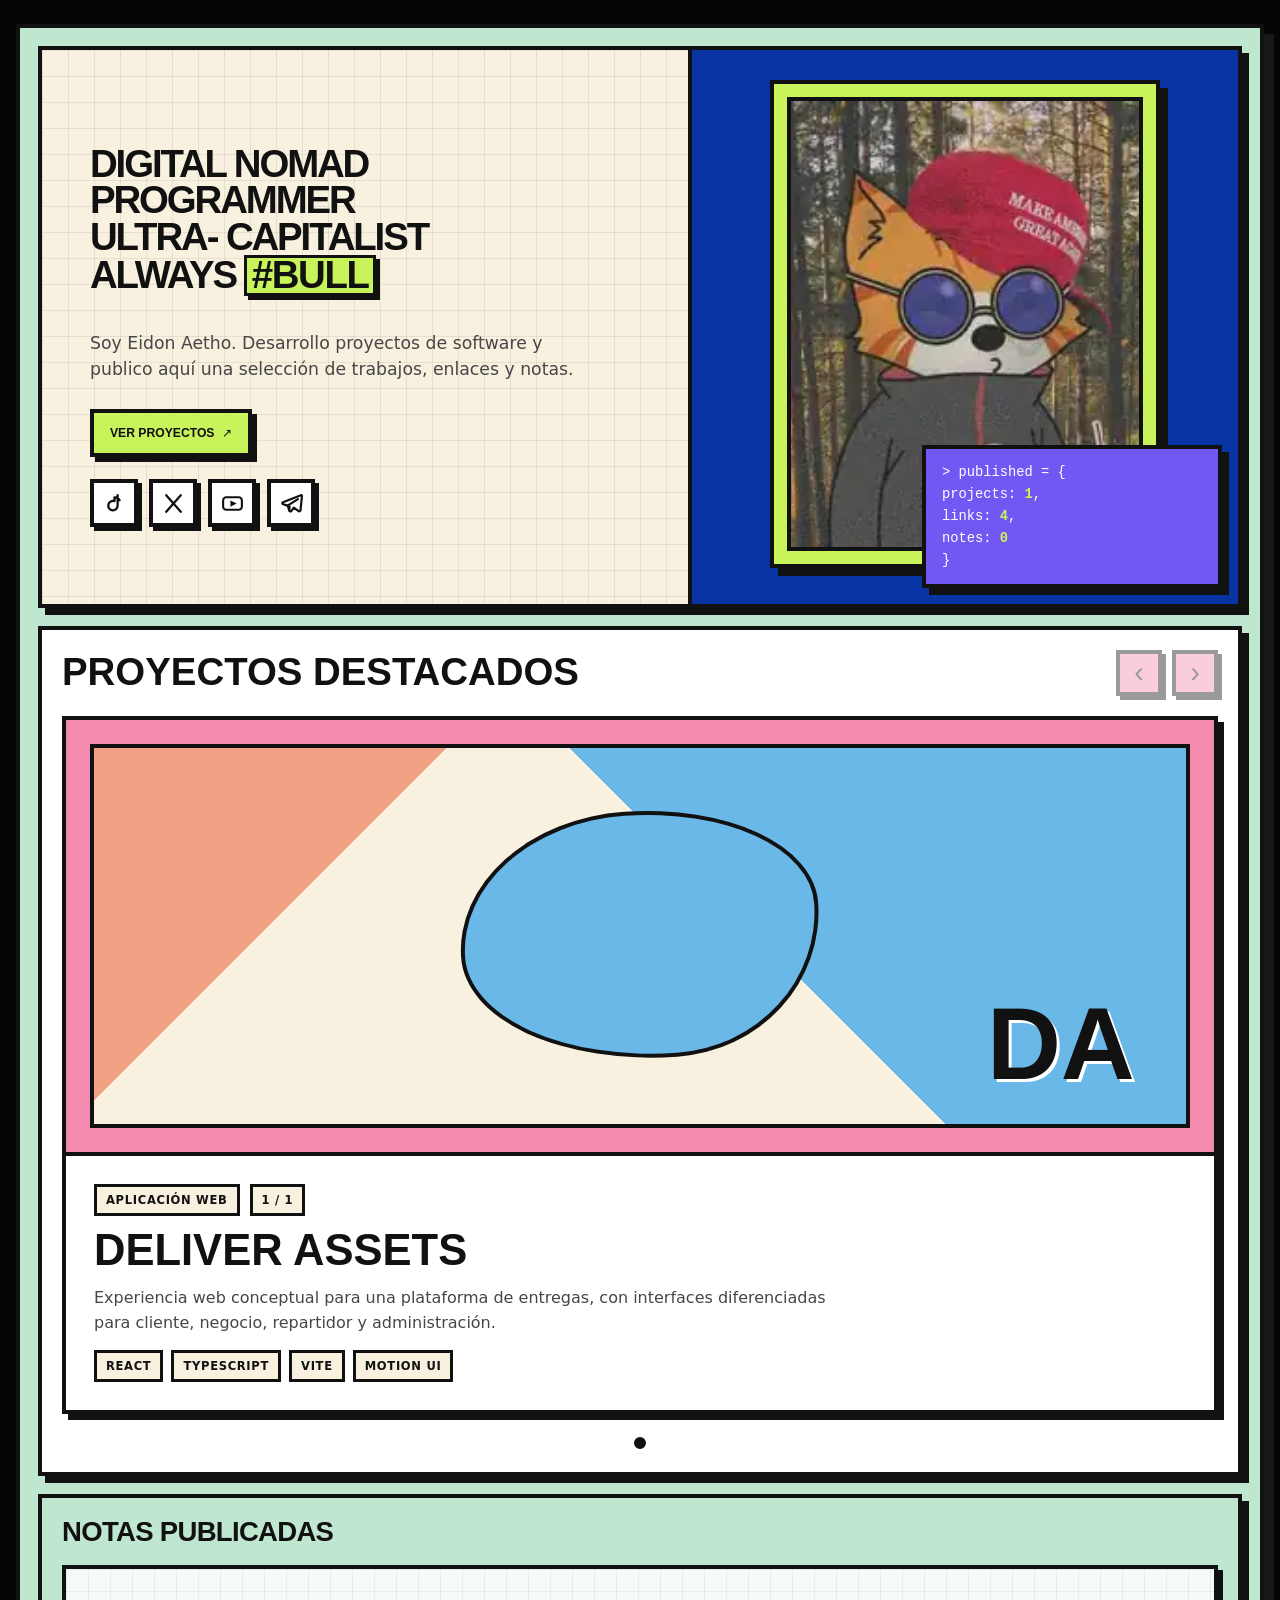
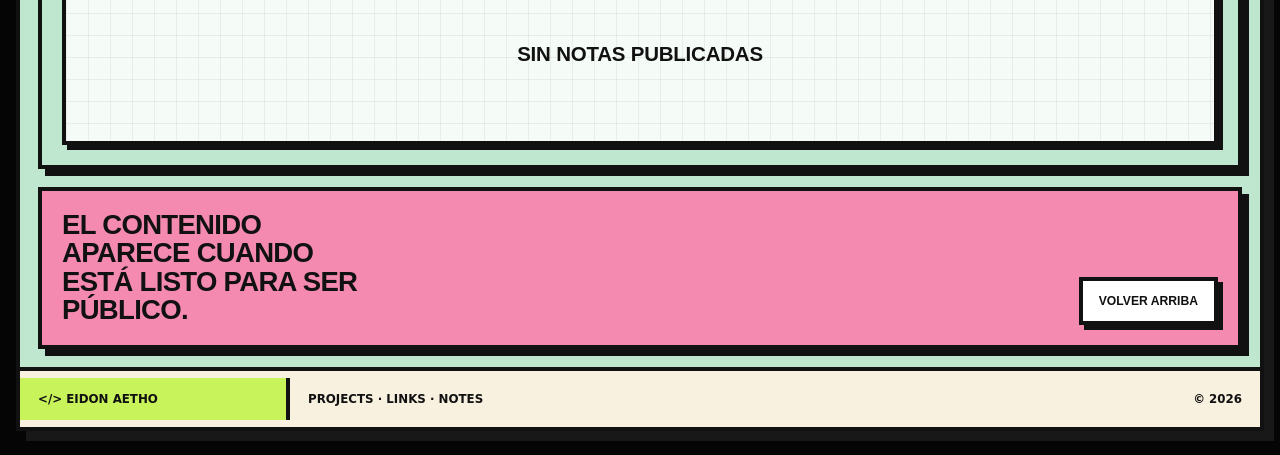
==== index.html @ be13d7e4 "seo: sincronizar HTML generado" ====
<!doctype html>
<html lang="es">
<head>
  <meta charset="utf-8">
  <meta name="viewport" content="width=device-width, initial-scale=1">
  <meta name="description" content="Eidon Aetho: programador independiente. Proyectos, enlaces y notas publicados manualmente por su propietario.">
  <meta name="theme-color" content="#050505">
  <meta name="robots" content="index,follow,max-image-preview:large">
  <meta name="referrer" content="strict-origin-when-cross-origin">
  <meta http-equiv="Content-Security-Policy" content="default-src 'self'; base-uri 'self'; object-src 'none'; frame-src 'none'; form-action 'none'; script-src 'self' 'sha256-CWY18Rord6iO48lzLw0Uwq7Bb+B/K1MvDuu8uspy7Qc='; style-src 'self' 'unsafe-inline'; img-src 'self' data: https:; connect-src 'self'; font-src 'self'; media-src 'none'; worker-src 'none'; manifest-src 'self'; upgrade-insecure-requests">
  <title>Eidon Aetho — Programador independiente · Proyectos, enlaces y notas</title>

  <!-- Al usar dominio propio, actualiza canonical, metadatos sociales, sitemap.xml y robots.txt. -->
  <link rel="canonical" href="https://morimilpabfelon-cell.github.io/Web-Eidon-Aetho/">

  <meta property="og:type" content="profile">
  <meta property="og:site_name" content="Eidon Aetho">
  <meta property="og:locale" content="es_ES">
  <meta property="og:title" content="Eidon Aetho — Digital nomad · Programmer">
  <meta property="og:description" content="Programador independiente. Proyectos, enlaces y notas publicados manualmente por su propietario.">
  <meta property="og:url" content="https://morimilpabfelon-cell.github.io/Web-Eidon-Aetho/">
  <meta property="og:image" content="https://morimilpabfelon-cell.github.io/Web-Eidon-Aetho/assets/og-cover.png">
  <meta property="og:image:type" content="image/png">
  <meta property="og:image:width" content="1200">
  <meta property="og:image:height" content="630">
  <meta property="og:image:alt" content="Tarjeta de Eidon Aetho: digital nomad, programmer, ultra-capitalist, always #BULL">

  <meta name="twitter:card" content="summary_large_image">
  <meta name="twitter:site" content="@Eidon_Morimil">
  <meta name="twitter:creator" content="@Eidon_Morimil">
  <meta name="twitter:title" content="Eidon Aetho — Digital nomad · Programmer">
  <meta name="twitter:description" content="Programador independiente. Proyectos, enlaces y notas publicados manualmente por su propietario.">
  <meta name="twitter:image" content="https://morimilpabfelon-cell.github.io/Web-Eidon-Aetho/assets/og-cover.png">

  <link rel="icon" href="favicon.svg" type="image/svg+xml">
  <link rel="preload" as="image" href="assets/eidon-cat.webp" fetchpriority="high">
  <link rel="stylesheet" href="styles.css?v=20260723-1">
  <link rel="stylesheet" href="background-stickers.css?v=20260718-1">
  <link rel="stylesheet" href="ad-marquee.css?v=29afdd0fc21a">
  <link rel="stylesheet" href="hero-profile.css?v=485c6c1d8f53">
  <link rel="stylesheet" href="hero-heading.css?v=20260718-2">
  <link rel="stylesheet" href="featured-projects.css?v=20260718-1">
  <script src="app.js?v=c079b6199625" defer></script>
  <script src="ads.js?v=0e9800d50da7" defer></script>

  <!-- PERSON-JSONLD:START -->
  <script type="application/ld+json">{"@context":"https://schema.org","@type":"Person","name":"Eidon Aetho","alternateName":"Eidon","url":"https://morimilpabfelon-cell.github.io/Web-Eidon-Aetho/","image":"https://morimilpabfelon-cell.github.io/Web-Eidon-Aetho/assets/og-cover.png","jobTitle":"Programador independiente","description":"Desarrolla proyectos de software y publica una selección de trabajos, enlaces y notas.","sameAs":["https://www.tiktok.com/@eidonaetho","https://x.com/Eidon_Morimil","https://www.youtube.com/@eidon-aetho","https://t.me/eidonaetho","https://github.com/morimilpabfelon-cell"]}</script>
  <!-- PERSON-JSONLD:END -->
</head>
<body>
  <a class="skip-link" href="#contenido">Saltar al contenido</a>

  <div class="background-stickers" aria-hidden="true">
    <div class="bg-sticker sticker-node">
      <span class="sticker-title">EIDON<br>NODE</span>
      <span class="pixel-crow"></span>
    </div>

    <div class="bg-sticker sticker-seal">
      <span class="seal-copy">EIDON AETHO<br>ORIGINAL SIGNAL</span>
      <span class="seal-spiral"></span>
    </div>

    <div class="bg-sticker sticker-void">
      <strong>VOID</strong>
      <span class="pixel-eye"></span>
    </div>

    <div class="bg-sticker sticker-signal">
      <span class="sticker-title">MORIMIL<br>SIGNAL</span>
      <span class="pixel-mask"></span>
    </div>

    <div class="bg-sticker sticker-trace">
      <span class="sticker-title">GENESIS<br>TRACE</span>
      <span class="symbol-row"><span>✦</span><span>◆</span><span>◎</span><span>✦</span></span>
    </div>

    <div class="bg-sticker sticker-field">
      <span class="sticker-title">BLACK<br>FIELD</span>
      <span class="checker-line"></span>
    </div>

    <div class="bg-sticker sticker-sprite-left"><span class="pixel-sprite"></span></div>
    <div class="bg-sticker sticker-sprite-right"><span class="pixel-sprite"></span></div>
  </div>

  <div class="site-shell">
    <main id="contenido">
      <section class="hero" id="inicio">
        <div class="hero-copy grid-paper">
          <h1 class="hero-identity">
            <span>DIGITAL NOMAD</span>
            <span>PROGRAMMER</span>
            <span class="hero-identity-desktop">ULTRA- CAPITALIST</span>
            <span class="hero-identity-mobile">ULTRA-CAPITALIST</span>
            <span>ALWAYS <strong class="bull-mark">#BULL</strong></span>
          </h1>

          <!-- Texto público de posicionamiento. -->
          <p class="hero-lede">
            Soy Eidon Aetho. Desarrollo proyectos de software y publico aquí una selección de trabajos, enlaces y notas.
          </p>

          <div class="hero-actions">
            <a class="button button-lime" href="#proyectos">Ver proyectos <span aria-hidden="true">↗</span></a>
          </div>

          <!-- Generado desde data/socials.json por scripts/prerender.py. -->
          <div class="hero-socials" id="enlaces" data-hero-socials aria-label="Redes sociales">
            <!-- STATIC-SOCIALS:START -->
            <a class="hero-social-link" href="https://www.tiktok.com/@eidonaetho" target="_blank" rel="noopener noreferrer" title="TikTok" aria-label="TikTok, abrir en una pestaña nueva"><span aria-hidden="true">TT</span></a>
            <a class="hero-social-link" href="https://x.com/Eidon_Morimil" target="_blank" rel="noopener noreferrer" title="X" aria-label="X, abrir en una pestaña nueva"><span aria-hidden="true">X</span></a>
            <a class="hero-social-link" href="https://www.youtube.com/@eidon-aetho" target="_blank" rel="noopener noreferrer" title="YouTube" aria-label="YouTube, abrir en una pestaña nueva"><span aria-hidden="true">YT</span></a>
            <a class="hero-social-link" href="https://t.me/eidonaetho" target="_blank" rel="noopener noreferrer" title="Telegram" aria-label="Telegram, abrir en una pestaña nueva"><span aria-hidden="true">TG</span></a>
            <!-- STATIC-SOCIALS:END -->
          </div>
        </div>

        <div class="hero-visual" aria-label="Imagen destacada de Eidon Aetho">
          <div class="visual-frame lime-panel">
            <div class="visual-canvas photo-canvas">
              <img class="hero-photo"
                   src="assets/eidon-cat.webp"
                   width="240" height="240"
                   alt="Gato ilustrado con gorra y gafas frente a un bosque"
                   decoding="async" fetchpriority="high">
            </div>
          </div>

          <div class="status-card violet-panel" aria-label="Resumen del contenido publicado">
            <span>&gt; published = {</span>
            <span>projects: <b data-project-count>0</b>,</span>
            <span>links: <b data-link-count>4</b>,</span>
            <span>notes: <b data-note-count>0</b></span>
            <span>}</span>
          </div>
        </div>
      </section>

      <section class="ad-rail" aria-label="Carrusel de publicidad" hidden>
        <div class="ad-viewport" data-ad-viewport tabindex="0" aria-label="Anuncios en desplazamiento horizontal continuo">
          <div class="ad-track" data-ad-track aria-live="off"></div>
        </div>
      </section>

      <section class="featured-projects" id="proyectos" aria-labelledby="featured-projects-title">
        <header class="featured-projects-header">
          <h2 id="featured-projects-title">Proyectos destacados</h2>
          <div class="featured-project-controls" aria-label="Controles del carrusel">
            <button type="button" class="project-arrow" data-project-prev aria-label="Proyecto anterior">‹</button>
            <button type="button" class="project-arrow" data-project-next aria-label="Proyecto siguiente">›</button>
          </div>
        </header>

        <div class="featured-project-stage" data-project-stage id="featured-project-panel"
             role="tabpanel" aria-live="polite"></div>
        <div class="featured-project-dots" data-project-dots role="tablist" aria-label="Seleccionar proyecto"></div>
      </section>

      <section class="section-card notes-section" id="notas">
        <header class="section-header">
          <h2>Notas publicadas</h2>
        </header>
        <div class="notes-grid" data-note-grid aria-live="polite"></div>
      </section>

      <section class="closing-card pink-panel">
        <h2>El contenido aparece cuando está listo para ser público.</h2>
        <a class="button button-white" href="#inicio">Volver arriba</a>
      </section>
    <!-- PRERENDER:START -->
<section class="prerender-fallback" data-prerender-fallback aria-label="Contenido publicado">
  <div class="prerender-fallback__inner">
    <section class="prerender-fallback__section prerender-fallback__section--projects"><h2>Proyectos publicados</h2><div class="prerender-fallback__grid"><article class="prerender-fallback__card"><h3>DELIVER ASSETS</h3><p>Experiencia web conceptual para una plataforma de entregas, con interfaces diferenciadas para cliente, negocio, repartidor y administración.</p><ul class="prerender-fallback__tags"><li>React</li><li>TypeScript</li><li>Vite</li><li>Motion UI</li></ul></article></div></section>
  </div>
</section>
<!-- PRERENDER:END -->
    </main>

    <footer class="footer">
      <strong>&lt;/&gt; EIDON AETHO</strong>
      <span>PROJECTS · LINKS · NOTES</span>
      <span>© <span data-year>2026</span></span>
    </footer>
  </div>
</body>
</html>
---- styles.css ----
:root {
  --ink: #111111;
  --paper: #f8f1df;
  --white: #ffffff;
  --mint: #bfe6cf;
  --lime: #c8f35a;
  --pink: #f58ab1;
  --violet: #7357f2;
  --blue: #69b8e8;
  --peach: #f1a083;
  --muted: #464646;
  --border-size: 4px;
  --border: var(--border-size) solid var(--ink);
  --shadow: 7px 7px 0 var(--ink);
  --gap: 18px;
  --display-font: Arial, Helvetica, "Segoe UI", sans-serif;
}

*,
*::before,
*::after {
  box-sizing: border-box;
}

html {
  scroll-behavior: smooth;
  font-synthesis: none;
}

body {
  margin: 0;
  min-width: 320px;
  min-height: 100vh;
  overflow-x: hidden;
  color: var(--ink);
  background: #050505;
  font-family: Inter, "Segoe UI", system-ui, sans-serif;
  font-synthesis: none;
}

a {
  color: inherit;
  text-decoration: none;
}

img,
svg {
  max-width: 100%;
}

button,
input,
textarea,
select {
  font: inherit;
}

a:focus-visible,
button:focus-visible {
  outline: 4px solid var(--pink);
  outline-offset: 3px;
}

.skip-link {
  position: fixed;
  top: 12px;
  left: -999px;
  z-index: 1000;
  padding: 10px 14px;
  border: 3px solid var(--ink);
  background: var(--white);
  font-weight: 900;
}

.skip-link:focus {
  left: 12px;
}

.site-shell {
  width: min(1280px, calc(100% - 32px));
  margin: 24px auto;
  overflow: hidden;
  border: var(--border);
  background: var(--paper);
  box-shadow: 12px 12px 0 rgb(0 0 0 / 22%);
}

main {
  display: grid;
  gap: var(--gap);
  padding: var(--gap);
  background: var(--mint);
}

.grid-paper {
  background:
    linear-gradient(rgb(17 17 17 / 8%) 1px, transparent 1px),
    linear-gradient(90deg, rgb(17 17 17 / 8%) 1px, transparent 1px),
    var(--paper);
  background-size: 26px 26px;
}

.lime-panel {
  background: var(--lime);
}

.pink-panel {
  background: var(--pink);
}

.violet-panel {
  color: var(--white);
  background: var(--violet);
}

.hero,
.section-card,
.closing-card {
  min-width: 0;
  border: var(--border);
  box-shadow: var(--shadow);
}

.hero {
  display: grid;
  grid-template-columns: minmax(0, 1.08fr) minmax(360px, .92fr);
  overflow: hidden;
}

.hero-copy {
  min-width: 0;
  padding: clamp(24px, 4vw, 48px);
}

.hero h1 {
  width: 100%;
  max-width: 10ch;
  margin: 20px 0 16px;
  font-family: var(--display-font);
  font-size: clamp(3rem, 3.7vw, 4.25rem);
  font-weight: 700;
  line-height: .98;
  letter-spacing: -.045em;
  text-transform: uppercase;
}

.hero-actions {
  display: flex;
  flex-wrap: wrap;
  gap: 13px;
  margin-top: 26px;
}

.button {
  min-width: 0;
  min-height: 48px;
  display: inline-flex;
  align-items: center;
  justify-content: center;
  gap: 8px;
  padding: 12px 16px;
  border: var(--border);
  box-shadow: 5px 5px 0 var(--ink);
  font-family: var(--display-font);
  font-size: .76rem;
  font-weight: 700;
  line-height: 1.2;
  text-align: center;
  text-transform: uppercase;
  overflow-wrap: anywhere;
  transition: transform 120ms ease;
}

.button:hover,
.button:focus-visible {
  transform: translate(-2px, -2px);
}

.button-lime {
  background: var(--lime);
}

.button-white {
  background: var(--white);
}

.hero-visual {
  min-width: 0;
  min-height: 500px;
  position: relative;
  display: grid;
  place-items: center;
  padding: 26px;
  border-left: var(--border);
}

.visual-frame {
  width: min(100%, 360px);
  aspect-ratio: 4 / 5;
  padding: 14px;
  border: var(--border);
  box-shadow: var(--shadow);
}

.visual-canvas {
  width: 100%;
  height: 100%;
  position: relative;
  overflow: hidden;
  border: var(--border);
  background: var(--ink);
}

.status-card {
  width: min(280px, calc(100% - 36px));
  position: absolute;
  right: 18px;
  bottom: 18px;
  display: grid;
  gap: 7px;
  padding: 16px;
  border: var(--border);
  box-shadow: var(--shadow);
  font-family: "Courier New", monospace;
  font-size: .86rem;
  overflow-wrap: anywhere;
}

.status-card b {
  color: var(--lime);
}

.section-card,
.closing-card {
  padding: 20px;
}

.section-header {
  min-width: 0;
  margin-bottom: 18px;
}

.section-header h2,
.closing-card h2 {
  margin: 0;
  font-family: var(--display-font);
  font-size: clamp(1.65rem, 2.15vw, 2.35rem);
  font-weight: 700;
  line-height: 1.04;
  letter-spacing: -.025em;
  text-transform: uppercase;
}

.notes-section {
  min-width: 0;
}

.notes-grid {
  min-width: 0;
  display: grid;
  gap: 16px;
}

.note-card,
.empty-state {
  min-width: 0;
  padding: 16px;
  overflow: hidden;
  border: var(--border);
  background: var(--white);
  box-shadow: 5px 5px 0 var(--ink);
}

.note-card {
  display: grid;
  grid-template-columns: minmax(90px, 120px) minmax(0, 1fr);
  gap: 15px;
}

.note-date {
  font-weight: 950;
  letter-spacing: .05em;
  text-transform: uppercase;
  overflow-wrap: anywhere;
}

.note-copy {
  min-width: 0;
  display: grid;
  gap: 9px;
}

.note-card h3 {
  margin: 0;
  font-family: var(--display-font);
  font-size: 1.35rem;
  font-weight: 700;
  line-height: 1.12;
  letter-spacing: -.01em;
  text-transform: uppercase;
  overflow-wrap: anywhere;
}

.note-card p {
  margin: 0;
  color: var(--muted);
  line-height: 1.55;
  overflow-wrap: anywhere;
}

.tag {
  min-width: 0;
  max-width: 100%;
  width: fit-content;
  display: inline-flex;
  padding: 6px 9px;
  border: 3px solid var(--ink);
  background: var(--paper);
  font-size: .72rem;
  font-weight: 900;
  letter-spacing: .06em;
  text-transform: uppercase;
  overflow-wrap: anywhere;
}

.tag-list {
  min-width: 0;
  display: flex;
  flex-wrap: wrap;
  gap: 8px;
}

.item-link {
  max-width: 100%;
  justify-self: start;
  padding: 10px 12px;
  border: 3px solid var(--ink);
  background: var(--lime);
  box-shadow: 3px 3px 0 var(--ink);
  font-weight: 900;
  text-transform: uppercase;
  overflow-wrap: anywhere;
}

.empty-state {
  grid-column: 1 / -1;
  min-height: 180px;
  display: grid;
  place-content: center;
  text-align: center;
  background:
    linear-gradient(rgb(17 17 17 / 6%) 1px, transparent 1px),
    linear-gradient(90deg, rgb(17 17 17 / 6%) 1px, transparent 1px),
    rgb(255 255 255 / 84%);
  background-size: 22px 22px;
}

.empty-state strong {
  font-family: var(--display-font);
  font-size: 1.28rem;
  font-weight: 700;
  line-height: 1.12;
  letter-spacing: -.01em;
  text-transform: uppercase;
  overflow-wrap: anywhere;
}

.closing-card {
  display: flex;
  align-items: flex-end;
  justify-content: space-between;
  gap: 20px;
}

.closing-card h2 {
  max-width: 20ch;
}

.footer {
  min-height: 60px;
  display: grid;
  grid-template-columns: minmax(220px, 270px) minmax(0, 1fr) auto;
  align-items: center;
  border-top: var(--border);
  background: var(--paper);
  font-size: .74rem;
  font-weight: 900;
  text-transform: uppercase;
}

.footer > * {
  min-width: 0;
  padding: 14px 18px;
  overflow-wrap: anywhere;
}

.footer strong {
  border-right: var(--border);
  background: var(--lime);
}

@media (max-width: 1120px) {
  .hero {
    grid-template-columns: 1fr;
  }

  .hero h1 {
    max-width: 10ch;
    font-size: clamp(2.9rem, 6.2vw, 4rem);
  }

  .hero-visual {
    min-height: 460px;
    border-top: var(--border);
    border-left: 0;
  }
}

@media (max-width: 820px) {
  .site-shell {
    width: 100%;
    margin: 0;
    border-width: 0;
    box-shadow: none;
  }

  main {
    gap: 14px;
    padding: 12px;
  }

  .hero h1 {
    max-width: none;
    font-size: clamp(2.55rem, 9vw, 3.7rem);
    line-height: 1;
  }

  .footer {
    grid-template-columns: 1fr;
  }

  .footer strong {
    border-right: 0;
    border-bottom: var(--border);
  }
}

@media (max-width: 560px) {
  :root {
    --border-size: 3px;
    --shadow: 5px 5px 0 var(--ink);
  }

  .hero-copy {
    padding: 22px 18px;
  }

  .hero h1 {
    font-size: clamp(2.2rem, 10.5vw, 3rem);
  }

  .hero-actions {
    flex-direction: column;
    align-items: stretch;
  }

  .button {
    width: 100%;
  }

  .hero-visual {
    min-height: auto;
    display: flex;
    flex-direction: column;
    padding: 18px;
  }

  .visual-frame {
    width: min(100%, 320px);
  }

  .status-card {
    position: static;
    width: 100%;
    margin-top: 16px;
  }

  .section-card,
  .closing-card {
    padding: 16px;
  }

  .section-header h2,
  .closing-card h2 {
    font-size: clamp(1.55rem, 5vw, 2.1rem);
  }

  .note-card {
    grid-template-columns: 1fr;
  }

  .closing-card {
    flex-direction: column;
    align-items: stretch;
  }
}

@media (max-width: 380px) {
  .hero h1 {
    font-size: 2.1rem;
  }

  .section-header h2 {
    font-size: 1.5rem;
  }
}

@media (prefers-reduced-motion: reduce) {
  html {
    scroll-behavior: auto;
  }

  * {
    transition: none !important;
  }
}

/* PRERENDER:FALLBACK:START */
.content-hydrated [data-prerender-fallback] {
  display: none;
}

.prerender-fallback {
  width: min(1180px, calc(100% - 2rem));
  margin: 2rem auto;
}

.prerender-fallback__inner,
.prerender-fallback__grid {
  display: grid;
  gap: 1rem;
}

.prerender-fallback__section {
  display: grid;
  gap: 0.75rem;
}

.prerender-fallback__section > h2 {
  margin: 0;
  text-transform: uppercase;
}

.prerender-fallback__card {
  border: 4px solid #050505;
  padding: 1rem;
  background: #f7f7ef;
  color: #050505;
  box-shadow: 6px 6px 0 #050505;
}

.prerender-fallback__card > :first-child {
  margin-top: 0;
}

.prerender-fallback__card > :last-child {
  margin-bottom: 0;
}

.prerender-fallback__image {
  display: block;
  width: 100%;
  height: auto;
  margin-bottom: 0.75rem;
  border: 3px solid #050505;
}

.prerender-fallback__meta {
  font-weight: 800;
  text-transform: uppercase;
}

.prerender-fallback__links,
.prerender-fallback__tags {
  display: flex;
  flex-wrap: wrap;
  gap: 0.65rem;
  margin: 0;
  padding: 0;
  list-style: none;
}

.prerender-fallback a {
  font-weight: 900;
  color: inherit;
  text-decoration-thickness: 0.18em;
}

@media (min-width: 760px) {
  .prerender-fallback__grid {
    grid-template-columns: repeat(2, minmax(0, 1fr));
  }
}
/* PRERENDER:FALLBACK:END */
---- background-stickers.css ----
/* Fondo exterior negro con stickers originales de Eidon Aetho. */
html,
body {
  background: #050505 !important;
}

body {
  position: relative;
  isolation: isolate;
  overflow-x: hidden;
}

.background-stickers {
  position: fixed;
  inset: 0;
  z-index: 0;
  overflow: hidden;
  pointer-events: none;
  background: #050505;
}

.site-shell {
  position: relative;
  z-index: 2;
  box-shadow: 10px 10px 0 rgba(255, 255, 255, .08);
}

.bg-sticker {
  position: absolute;
  display: grid;
  align-content: start;
  gap: 12px;
  padding: 14px;
  color: #050505;
  border: 4px solid #050505;
  box-shadow: 7px 7px 0 #050505, 0 0 0 2px rgba(255, 255, 255, .1);
  font-family: "Courier New", monospace;
  font-weight: 700;
  text-transform: uppercase;
  letter-spacing: -.04em;
}

.sticker-title {
  font-size: 1.45rem;
  line-height: .9;
}

.sticker-node {
  top: 86px;
  left: 42px;
  width: 190px;
  min-height: 190px;
  background: #b9ff18;
  transform: rotate(-4deg);
}

.sticker-seal {
  top: 350px;
  left: 52px;
  width: 176px;
  height: 176px;
  place-items: center;
  border-radius: 50%;
  background: #bbb4ff;
  transform: rotate(5deg);
}

.sticker-seal::before,
.sticker-seal::after {
  content: "";
  position: absolute;
  border: 3px solid #050505;
  border-radius: 50%;
}

.sticker-seal::before { inset: 11px; }
.sticker-seal::after { inset: 25px; }

.seal-copy {
  position: relative;
  z-index: 2;
  max-width: 110px;
  font-size: .72rem;
  line-height: 1.1;
  text-align: center;
  letter-spacing: .12em;
}

.seal-spiral {
  position: relative;
  z-index: 2;
  width: 62px;
  height: 62px;
  border-radius: 50%;
  background: repeating-conic-gradient(#050505 0 12deg, transparent 12deg 25deg);
  mask: radial-gradient(circle, transparent 0 18%, #000 20% 66%, transparent 68%);
}

.sticker-void {
  top: 600px;
  left: 92px;
  width: 132px;
  min-height: 116px;
  place-items: center;
  background: #f1eadc;
  transform: rotate(-3deg);
}

.sticker-void strong {
  font-size: 1.1rem;
}

.sticker-signal {
  top: 80px;
  right: 52px;
  width: 158px;
  min-height: 292px;
  background: #bbb4ff;
  transform: rotate(4deg);
}

.sticker-trace {
  top: 414px;
  right: 32px;
  width: 242px;
  min-height: 160px;
  background: #ff5a0a;
  transform: rotate(-3deg);
}

.sticker-field {
  top: 632px;
  right: 78px;
  width: 190px;
  min-height: 120px;
  background: #b9ff18;
  clip-path: polygon(0 0, 88% 0, 100% 25%, 100% 100%, 0 100%);
  transform: rotate(4deg);
}

.sticker-sprite-left,
.sticker-sprite-right {
  width: 86px;
  height: 86px;
  place-items: center;
  padding: 8px;
  background: transparent;
  border: 0;
  box-shadow: none;
}

.sticker-sprite-left {
  left: 172px;
  top: 790px;
  transform: rotate(-8deg);
}

.sticker-sprite-right {
  right: 188px;
  top: 790px;
  transform: rotate(7deg);
}

.symbol-row {
  display: flex;
  justify-content: space-between;
  font-size: 2rem;
  line-height: 1;
}

.pixel-crow,
.pixel-mask,
.pixel-eye,
.pixel-sprite {
  display: block;
  background: #050505;
}

.pixel-crow {
  width: 112px;
  height: 94px;
  margin: 4px auto 0;
  clip-path: polygon(5% 35%, 20% 35%, 20% 25%, 48% 25%, 61% 34%, 82% 38%, 96% 48%, 80% 55%, 72% 76%, 62% 70%, 53% 82%, 46% 70%, 34% 84%, 30% 61%, 18% 58%, 18% 48%, 5% 48%);
}

.pixel-mask {
  width: 92px;
  height: 130px;
  margin: 16px auto 0;
  clip-path: polygon(14% 0, 50% 22%, 86% 0, 100% 20%, 88% 78%, 50% 100%, 12% 78%, 0 20%, 18% 32%, 30% 64%, 50% 76%, 70% 64%, 82% 32%);
}

.pixel-eye {
  position: relative;
  width: 78px;
  height: 46px;
  clip-path: polygon(0 50%, 20% 20%, 50% 0, 80% 20%, 100% 50%, 80% 80%, 50% 100%, 20% 80%);
}

.pixel-eye::after {
  content: "";
  position: absolute;
  inset: 13px 29px;
  background: #f1eadc;
}

.pixel-sprite {
  position: relative;
  width: 70px;
  height: 64px;
  clip-path: polygon(18% 0, 38% 12%, 62% 12%, 82% 0, 100% 24%, 92% 78%, 70% 100%, 30% 100%, 8% 78%, 0 24%);
}

.pixel-sprite::before,
.pixel-sprite::after {
  content: "";
  position: absolute;
  top: 25px;
  width: 10px;
  height: 10px;
  background: #ff5a0a;
}

.pixel-sprite::before { left: 18px; }
.pixel-sprite::after { right: 18px; }

.checker-line {
  height: 16px;
  margin-top: 4px;
  background: repeating-linear-gradient(90deg, #050505 0 12px, transparent 12px 24px);
}

@media (max-width: 1680px) {
  .bg-sticker { opacity: .82; }
  .sticker-node { left: 18px; width: 160px; }
  .sticker-seal { left: 22px; width: 150px; height: 150px; }
  .sticker-void { left: 42px; }
  .sticker-signal { right: 20px; width: 140px; }
  .sticker-trace { right: 12px; width: 200px; }
  .sticker-field { right: 28px; width: 168px; }
}

@media (max-width: 1420px) {
  .background-stickers {
    background: #050505;
  }

  .bg-sticker {
    display: none;
  }
}
---- ad-marquee.css ----
/* Carrusel horizontal infinito controlado por data/ads.json. */
.ad-rail {
  min-width: 0;
  overflow: hidden;
  border: var(--border);
  background: var(--paper);
  box-shadow: var(--shadow);
}

.ad-viewport {
  min-width: 0;
  overflow-x: auto;
  overflow-y: hidden;
  scrollbar-width: none;
  cursor: grab;
  touch-action: pan-x;
  overscroll-behavior-inline: contain;
}

.ad-viewport::-webkit-scrollbar {
  display: none;
  width: 0;
  height: 0;
}

.ad-viewport.is-dragging {
  cursor: grabbing;
  user-select: none;
}

.ad-viewport:focus-visible {
  outline: 4px solid var(--pink);
  outline-offset: -4px;
}

.ad-track {
  width: max-content;
  min-width: 100%;
  display: flex;
}

.ad-group {
  flex: 0 0 auto;
  display: flex;
}

.ad-card {
  --ad-accent: var(--lime);
  width: clamp(270px, 29vw, 400px);
  min-height: 94px;
  display: grid;
  grid-template-columns: auto minmax(0, 1fr) auto;
  align-items: center;
  gap: 14px;
  padding: 14px 18px;
  border-right: var(--border);
  background: linear-gradient(135deg, var(--ad-accent) 0 28%, var(--paper) 28% 100%);
  cursor: pointer;
  transition: background 140ms ease, transform 140ms ease;
}

.ad-card:hover,
.ad-card:focus-visible {
  background: var(--ad-accent);
  transform: translateY(-2px);
}

.ad-card-copy {
  min-width: 0;
  display: grid;
  gap: 5px;
}

.ad-badge {
  min-width: 54px;
  padding: 8px 9px;
  border: 3px solid var(--ink);
  background: var(--ad-accent);
  font-size: .68rem;
  font-weight: 900;
  line-height: 1.05;
  text-align: center;
  text-transform: uppercase;
}

.ad-card h3 {
  margin: 0;
  font-size: clamp(1rem, 1.5vw, 1.25rem);
  line-height: 1;
  text-transform: uppercase;
  overflow-wrap: anywhere;
}

.ad-card p {
  margin: 0;
  color: var(--muted);
  font-size: .76rem;
  line-height: 1.35;
  overflow-wrap: anywhere;
}

.ad-arrow {
  font-size: 1.25rem;
  font-weight: 900;
}

@media (max-width: 760px) {
  .ad-card {
    width: min(82vw, 360px);
  }
}
---- hero-profile.css ----
.hero-copy {
  display: flex;
  flex-direction: column;
  justify-content: center;
}

.hero-socials {
  min-height: 48px;
  display: flex;
  flex-wrap: wrap;
  gap: 11px;
  margin-top: 22px;
}

.hero-social-link {
  width: 48px;
  height: 48px;
  display: grid;
  place-items: center;
  border: var(--border);
  background: var(--white);
  color: var(--ink);
  box-shadow: 4px 4px 0 var(--ink);
  transition: transform 120ms ease, box-shadow 120ms ease;
}

.hero-social-link span {
  display: none;
}

.hero-social-link::before {
  content: "";
  width: 25px;
  height: 25px;
  display: block;
  background-position: center;
  background-repeat: no-repeat;
  background-size: contain;
}

.hero-social-link[href*="tiktok.com"]::before {
  background-image: url("data:image/svg+xml,%3Csvg xmlns='http://www.w3.org/2000/svg' viewBox='0 0 24 24' fill='none' stroke='%23111' stroke-width='2.2' stroke-linecap='round' stroke-linejoin='round'%3E%3Cpath d='M15 4v10a4.5 4.5 0 1 1-3-4.24V6.2c2.05 0 3.87 1.07 4.9 2.68'/%3E%3C/svg%3E");
}

.hero-social-link[href*="x.com"]::before {
  background-image: url("data:image/svg+xml,%3Csvg xmlns='http://www.w3.org/2000/svg' viewBox='0 0 24 24' fill='none' stroke='%23111' stroke-width='2.2' stroke-linecap='round'%3E%3Cpath d='M5 4l14 16M19 4L5 20'/%3E%3C/svg%3E");
}

.hero-social-link[href*="youtube.com"]::before {
  background-image: url("data:image/svg+xml,%3Csvg xmlns='http://www.w3.org/2000/svg' viewBox='0 0 24 24'%3E%3Crect x='3' y='6' width='18' height='12' rx='3' fill='none' stroke='%23111' stroke-width='2'/%3E%3Cpath d='M10 9l6 3-6 3z' fill='%23111'/%3E%3C/svg%3E");
}

.hero-social-link[href*="t.me"]::before {
  background-image: url("data:image/svg+xml,%3Csvg xmlns='http://www.w3.org/2000/svg' viewBox='0 0 24 24' fill='none' stroke='%23111' stroke-width='2.1' stroke-linecap='round' stroke-linejoin='round'%3E%3Cpath d='M21 4L3.8 10.7c-.9.35-.86 1.66.06 1.95l4.4 1.39 1.68 4.92c.28.82 1.34.99 1.86.29l2.45-3.27 4.56 3.36c.7.51 1.68.12 1.84-.73L22 5.22C22.17 4.29 21.88 3.66 21 4Z'/%3E%3Cpath d='M8.26 14.04 18.2 7.8M9.94 18.96l.2-4.02'/%3E%3C/svg%3E");
}

.hero-social-link:hover,
.hero-social-link:focus-visible {
  transform: translate(-2px, -2px);
  box-shadow: 6px 6px 0 var(--ink);
}

.hero-lede {
  max-width: 46ch;
  margin: 18px 0 0;
  color: var(--muted);
  font-size: clamp(.95rem, .9rem + .3vw, 1.08rem);
  line-height: 1.55;
}

.hero-visual {
  padding: 30px 30px 36px;
  background: #0833a2ff;
}

.visual-frame {
  width: min(100%, 390px);
  aspect-ratio: 4 / 5;
  padding: 13px;
  box-shadow: 8px 8px 0 var(--ink);
}

.photo-canvas {
  background: #111;
}

.hero-photo {
  width: 100%;
  height: 100%;
  display: block;
  object-fit: cover;
  object-position: center 42%;
}

.status-card {
  width: min(300px, calc(100% - 44px));
  right: 16px;
  bottom: 16px;
}

@media (max-width: 560px) {
  .hero-socials {
    justify-content: center;
  }

  .hero-lede {
    margin-inline: auto;
    text-align: center;
  }

  .hero-visual {
    padding: 18px;
  }

  .visual-frame {
    width: min(100%, 340px);
  }

  .status-card {
    width: 100%;
  }
}

@media (prefers-reduced-motion: reduce) {
  .hero-social-link {
    transition: none;
  }
}
---- hero-heading.css ----
.hero h1.hero-identity {
  max-width: none;
  font-size: clamp(2.25rem, 3vw, 3.45rem);
  line-height: .94;
  letter-spacing: -.055em;
}

.hero-identity > span {
  display: block;
  white-space: nowrap;
}

.hero-identity-mobile {
  display: none !important;
}

.hero-identity .bull-mark {
  display: inline-block;
  padding: .01em .11em .04em;
  border: 3px solid var(--ink);
  background: var(--lime);
  box-shadow: 4px 4px 0 var(--ink);
  font: inherit;
  line-height: .86;
  letter-spacing: -.035em;
}

@media (max-width: 560px) {
  .hero h1.hero-identity {
    font-size: clamp(1.5rem, 7.3vw, 2.2rem);
    line-height: .97;
    letter-spacing: -.045em;
  }

  .hero-identity-desktop {
    display: none !important;
  }

  .hero-identity-mobile {
    display: block !important;
  }

  .hero-identity .bull-mark {
    border-width: 2px;
    box-shadow: 3px 3px 0 var(--ink);
  }
}
---- featured-projects.css ----
.featured-projects {
  min-width: 0;
  padding: 20px;
  border: var(--border);
  background: var(--white);
  box-shadow: var(--shadow);
}

.featured-projects-header {
  min-width: 0;
  display: flex;
  align-items: center;
  justify-content: space-between;
  gap: 18px;
}

.featured-projects-header h2 {
  margin: 0;
  font-family: Impact, "Arial Black", sans-serif;
  font-size: clamp(1.65rem, 3vw, 2.65rem);
  line-height: .95;
  text-transform: uppercase;
}

.featured-project-controls {
  flex: 0 0 auto;
  display: flex;
  gap: 10px;
}

.project-arrow {
  width: 46px;
  height: 46px;
  display: grid;
  place-items: center;
  padding: 0;
  border: var(--border);
  background: var(--pink);
  box-shadow: 4px 4px 0 var(--ink);
  color: var(--ink);
  font-family: Impact, "Arial Black", sans-serif;
  font-size: 1.8rem;
  line-height: 1;
  cursor: pointer;
  transition: transform 120ms ease;
}

.project-arrow:hover,
.project-arrow:focus-visible {
  transform: translate(-2px, -2px);
}

.project-arrow:disabled {
  opacity: .42;
  cursor: default;
  transform: none;
}

.featured-project-stage {
  min-width: 0;
  margin-top: 20px;
}

.featured-project-card {
  min-width: 0;
  overflow: hidden;
  border: var(--border);
  background: var(--white);
  box-shadow: 6px 6px 0 var(--ink);
}

.featured-project-media {
  min-height: clamp(250px, 34vw, 430px);
  display: grid;
  place-items: center;
  padding: clamp(14px, 2.2vw, 24px);
  border-bottom: var(--border);
  background: var(--pink);
}

.featured-project-media img,
.project-preview-placeholder {
  width: 100%;
  height: 100%;
  min-height: clamp(220px, 30vw, 385px);
  border: var(--border);
  background: var(--paper);
}

.featured-project-media img {
  display: block;
  object-fit: cover;
}

.project-preview-placeholder {
  position: relative;
  overflow: hidden;
  display: grid;
  place-items: center;
  background:
    linear-gradient(135deg, var(--peach) 0 24%, transparent 24%),
    linear-gradient(45deg, transparent 0 58%, var(--blue) 58% 100%),
    var(--paper);
}

.project-preview-placeholder::before {
  content: "";
  width: min(48%, 360px);
  aspect-ratio: 1.45;
  border: var(--border);
  border-radius: 48% 52% 42% 58% / 54% 42% 58% 46%;
  background: var(--blue);
  transform: rotate(-4deg);
}

.project-preview-placeholder strong {
  position: absolute;
  right: clamp(18px, 4vw, 54px);
  bottom: clamp(14px, 3vw, 42px);
  font-family: Impact, "Arial Black", sans-serif;
  font-size: clamp(3rem, 8vw, 7rem);
  line-height: .8;
  text-shadow: 3px 3px 0 var(--white);
}

.featured-project-copy {
  min-width: 0;
  display: grid;
  gap: 14px;
  padding: clamp(18px, 3vw, 28px);
}

.featured-project-meta {
  min-width: 0;
  display: flex;
  align-items: center;
  flex-wrap: wrap;
  gap: 10px;
}

.featured-project-copy h3 {
  margin: 0;
  font-family: Impact, "Arial Black", sans-serif;
  font-size: clamp(1.8rem, 3.4vw, 3rem);
  line-height: .95;
  text-transform: uppercase;
  overflow-wrap: anywhere;
}

.featured-project-copy p {
  max-width: 74ch;
  margin: 0;
  color: var(--muted);
  line-height: 1.6;
  overflow-wrap: anywhere;
}

.featured-project-copy .item-link {
  margin-top: 2px;
}

.featured-project-dots {
  min-height: 18px;
  display: flex;
  justify-content: center;
  align-items: center;
  gap: 9px;
  margin-top: 20px;
}

.project-dot {
  width: 12px;
  height: 12px;
  padding: 0;
  border: 2px solid var(--ink);
  border-radius: 50%;
  background: var(--white);
  cursor: pointer;
}

.project-dot[aria-current="true"] {
  background: var(--ink);
}

.featured-project-empty {
  min-height: 280px;
  display: grid;
  place-content: center;
  gap: 8px;
  padding: 24px;
  border: var(--border);
  background:
    linear-gradient(rgb(17 17 17 / 6%) 1px, transparent 1px),
    linear-gradient(90deg, rgb(17 17 17 / 6%) 1px, transparent 1px),
    var(--white);
  background-size: 22px 22px;
  box-shadow: 6px 6px 0 var(--ink);
  text-align: center;
}

.featured-project-empty strong {
  font-family: Impact, "Arial Black", sans-serif;
  font-size: clamp(1.5rem, 3vw, 2.25rem);
  text-transform: uppercase;
}

.featured-project-empty span {
  color: var(--muted);
}

@media (max-width: 700px) {
  .featured-projects {
    padding: 16px;
  }

  .featured-projects-header {
    align-items: flex-start;
  }

  .project-arrow {
    width: 42px;
    height: 42px;
  }

  .featured-project-media {
    min-height: 220px;
    padding: 12px;
  }

  .featured-project-media img,
  .project-preview-placeholder {
    min-height: 200px;
  }
}

@media (prefers-reduced-motion: reduce) {
  .project-arrow {
    transition: none;
  }
}
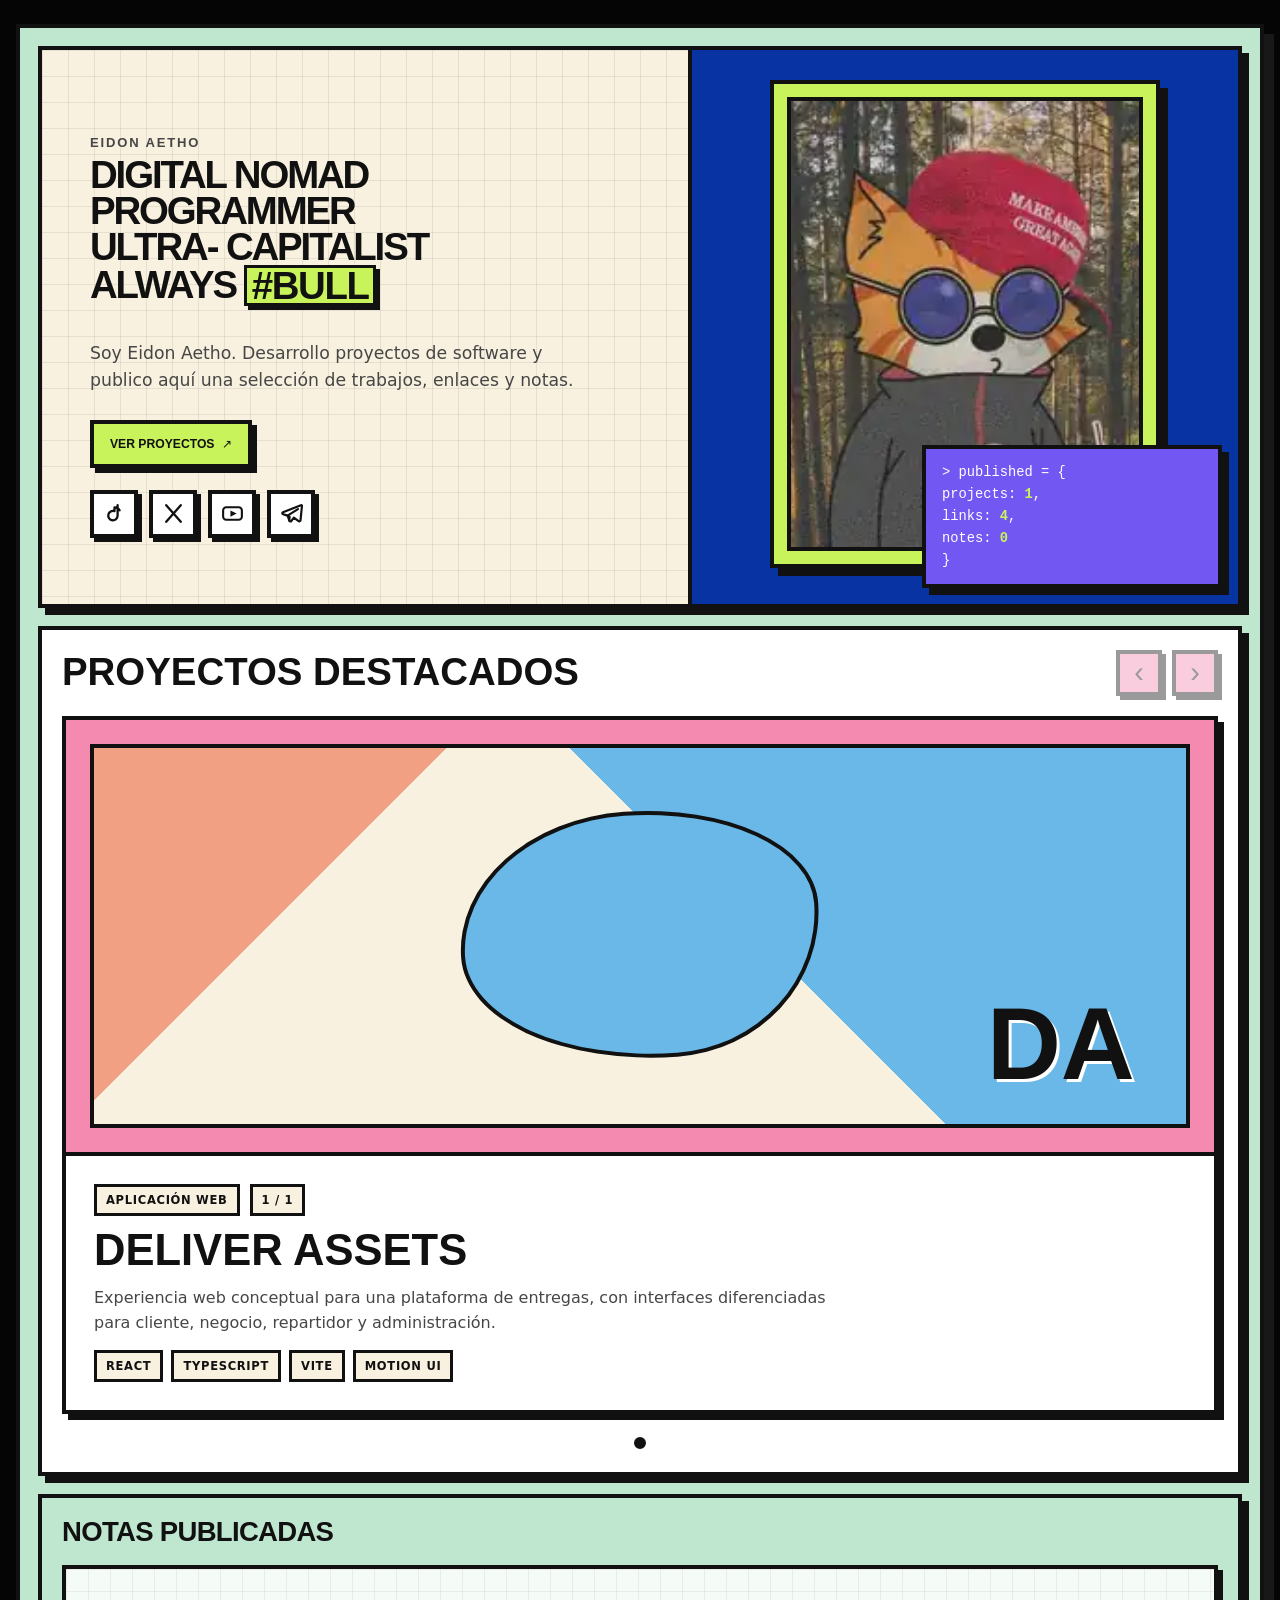
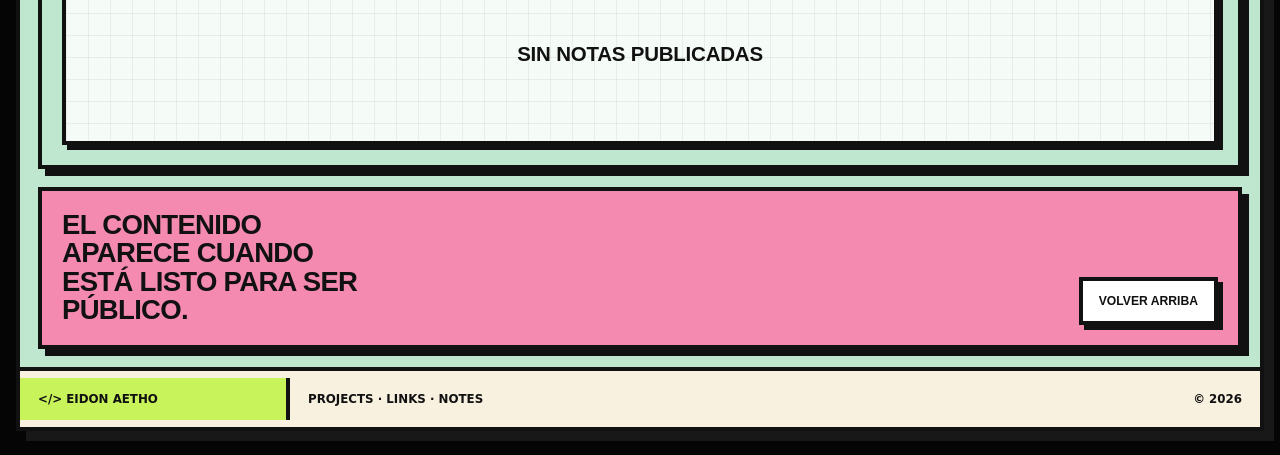
==== commit 469fe77d: "refactor: mejorar semántica y aislar estilos" ====
--- a/index.html
+++ b/index.html
@@ -34,12 +34,12 @@
 
   <link rel="icon" href="favicon.svg" type="image/svg+xml">
   <link rel="preload" as="image" href="assets/eidon-cat.webp" fetchpriority="high">
-  <link rel="stylesheet" href="styles.css?v=20260723-1">
-  <link rel="stylesheet" href="background-stickers.css?v=20260718-1">
+  <link rel="stylesheet" href="styles.css?v=756d7ea35ef4">
+  <link rel="stylesheet" href="background-stickers.css?v=7cd7921f7e2b">
   <link rel="stylesheet" href="ad-marquee.css?v=29afdd0fc21a">
-  <link rel="stylesheet" href="hero-profile.css?v=485c6c1d8f53">
-  <link rel="stylesheet" href="hero-heading.css?v=20260718-2">
-  <link rel="stylesheet" href="featured-projects.css?v=20260718-1">
+  <link rel="stylesheet" href="hero-profile.css?v=76e8ecf64248">
+  <link rel="stylesheet" href="hero-heading.css?v=832392dae389">
+  <link rel="stylesheet" href="featured-projects.css?v=3fee97cab936">
   <script src="app.js?v=c079b6199625" defer></script>
   <script src="ads.js?v=0e9800d50da7" defer></script>
 
@@ -90,6 +90,7 @@
       <section class="hero" id="inicio">
         <div class="hero-copy grid-paper">
           <h1 class="hero-identity">
+            <span class="hero-name">EIDON AETHO</span>
             <span>DIGITAL NOMAD</span>
             <span>PROGRAMMER</span>
             <span class="hero-identity-desktop">ULTRA- CAPITALIST</span>
@@ -130,7 +131,7 @@
 
           <div class="status-card violet-panel" aria-label="Resumen del contenido publicado">
             <span>&gt; published = {</span>
-            <span>projects: <b data-project-count>0</b>,</span>
+            <span>projects: <b data-project-count>1</b>,</span>
             <span>links: <b data-link-count>4</b>,</span>
             <span>notes: <b data-note-count>0</b></span>
             <span>}</span>
@@ -154,7 +155,7 @@
         </header>
 
         <div class="featured-project-stage" data-project-stage id="featured-project-panel"
-             role="tabpanel" aria-live="polite"></div>
+             role="tabpanel" aria-labelledby="featured-projects-title" aria-live="polite"></div>
         <div class="featured-project-dots" data-project-dots role="tablist" aria-label="Seleccionar proyecto"></div>
       </section>
 
--- a/styles.css
+++ b/styles.css
@@ -134,13 +134,9 @@
 
 .hero h1 {
   width: 100%;
-  max-width: 10ch;
   margin: 20px 0 16px;
   font-family: var(--display-font);
-  font-size: clamp(3rem, 3.7vw, 4.25rem);
   font-weight: 700;
-  line-height: .98;
-  letter-spacing: -.045em;
   text-transform: uppercase;
 }
 
@@ -190,16 +186,7 @@
   position: relative;
   display: grid;
   place-items: center;
-  padding: 26px;
   border-left: var(--border);
-}
-
-.visual-frame {
-  width: min(100%, 360px);
-  aspect-ratio: 4 / 5;
-  padding: 14px;
-  border: var(--border);
-  box-shadow: var(--shadow);
 }
 
 .visual-canvas {
@@ -212,10 +199,7 @@
 }
 
 .status-card {
-  width: min(280px, calc(100% - 36px));
   position: absolute;
-  right: 18px;
-  bottom: 18px;
   display: grid;
   gap: 7px;
   padding: 16px;
@@ -404,11 +388,6 @@
     grid-template-columns: 1fr;
   }
 
-  .hero h1 {
-    max-width: 10ch;
-    font-size: clamp(2.9rem, 6.2vw, 4rem);
-  }
-
   .hero-visual {
     min-height: 460px;
     border-top: var(--border);
@@ -429,12 +408,6 @@
     padding: 12px;
   }
 
-  .hero h1 {
-    max-width: none;
-    font-size: clamp(2.55rem, 9vw, 3.7rem);
-    line-height: 1;
-  }
-
   .footer {
     grid-template-columns: 1fr;
   }
@@ -455,10 +428,6 @@
     padding: 22px 18px;
   }
 
-  .hero h1 {
-    font-size: clamp(2.2rem, 10.5vw, 3rem);
-  }
-
   .hero-actions {
     flex-direction: column;
     align-items: stretch;
@@ -472,16 +441,10 @@
     min-height: auto;
     display: flex;
     flex-direction: column;
-    padding: 18px;
-  }
-
-  .visual-frame {
-    width: min(100%, 320px);
   }
 
   .status-card {
     position: static;
-    width: 100%;
     margin-top: 16px;
   }
 
@@ -506,10 +469,6 @@
 }
 
 @media (max-width: 380px) {
-  .hero h1 {
-    font-size: 2.1rem;
-  }
-
   .section-header h2 {
     font-size: 1.5rem;
   }
--- a/hero-profile.css
+++ b/hero-profile.css
@@ -77,6 +77,7 @@
   width: min(100%, 390px);
   aspect-ratio: 4 / 5;
   padding: 13px;
+  border: var(--border);
   box-shadow: 8px 8px 0 var(--ink);
 }
 
--- a/hero-heading.css
+++ b/hero-heading.css
@@ -10,8 +10,16 @@
   white-space: nowrap;
 }
 
-.hero-identity-mobile {
-  display: none !important;
+.hero-identity > .hero-name {
+  margin-bottom: .55em;
+  color: var(--muted);
+  font-size: .34em;
+  line-height: 1.1;
+  letter-spacing: .14em;
+}
+
+.hero-identity > .hero-identity-mobile {
+  display: none;
 }
 
 .hero-identity .bull-mark {
@@ -32,12 +40,17 @@
     letter-spacing: -.045em;
   }
 
-  .hero-identity-desktop {
-    display: none !important;
+  .hero-identity > .hero-name {
+    margin-bottom: .65em;
+    font-size: .42em;
   }
 
-  .hero-identity-mobile {
-    display: block !important;
+  .hero-identity > .hero-identity-desktop {
+    display: none;
+  }
+
+  .hero-identity > .hero-identity-mobile {
+    display: block;
   }
 
   .hero-identity .bull-mark {
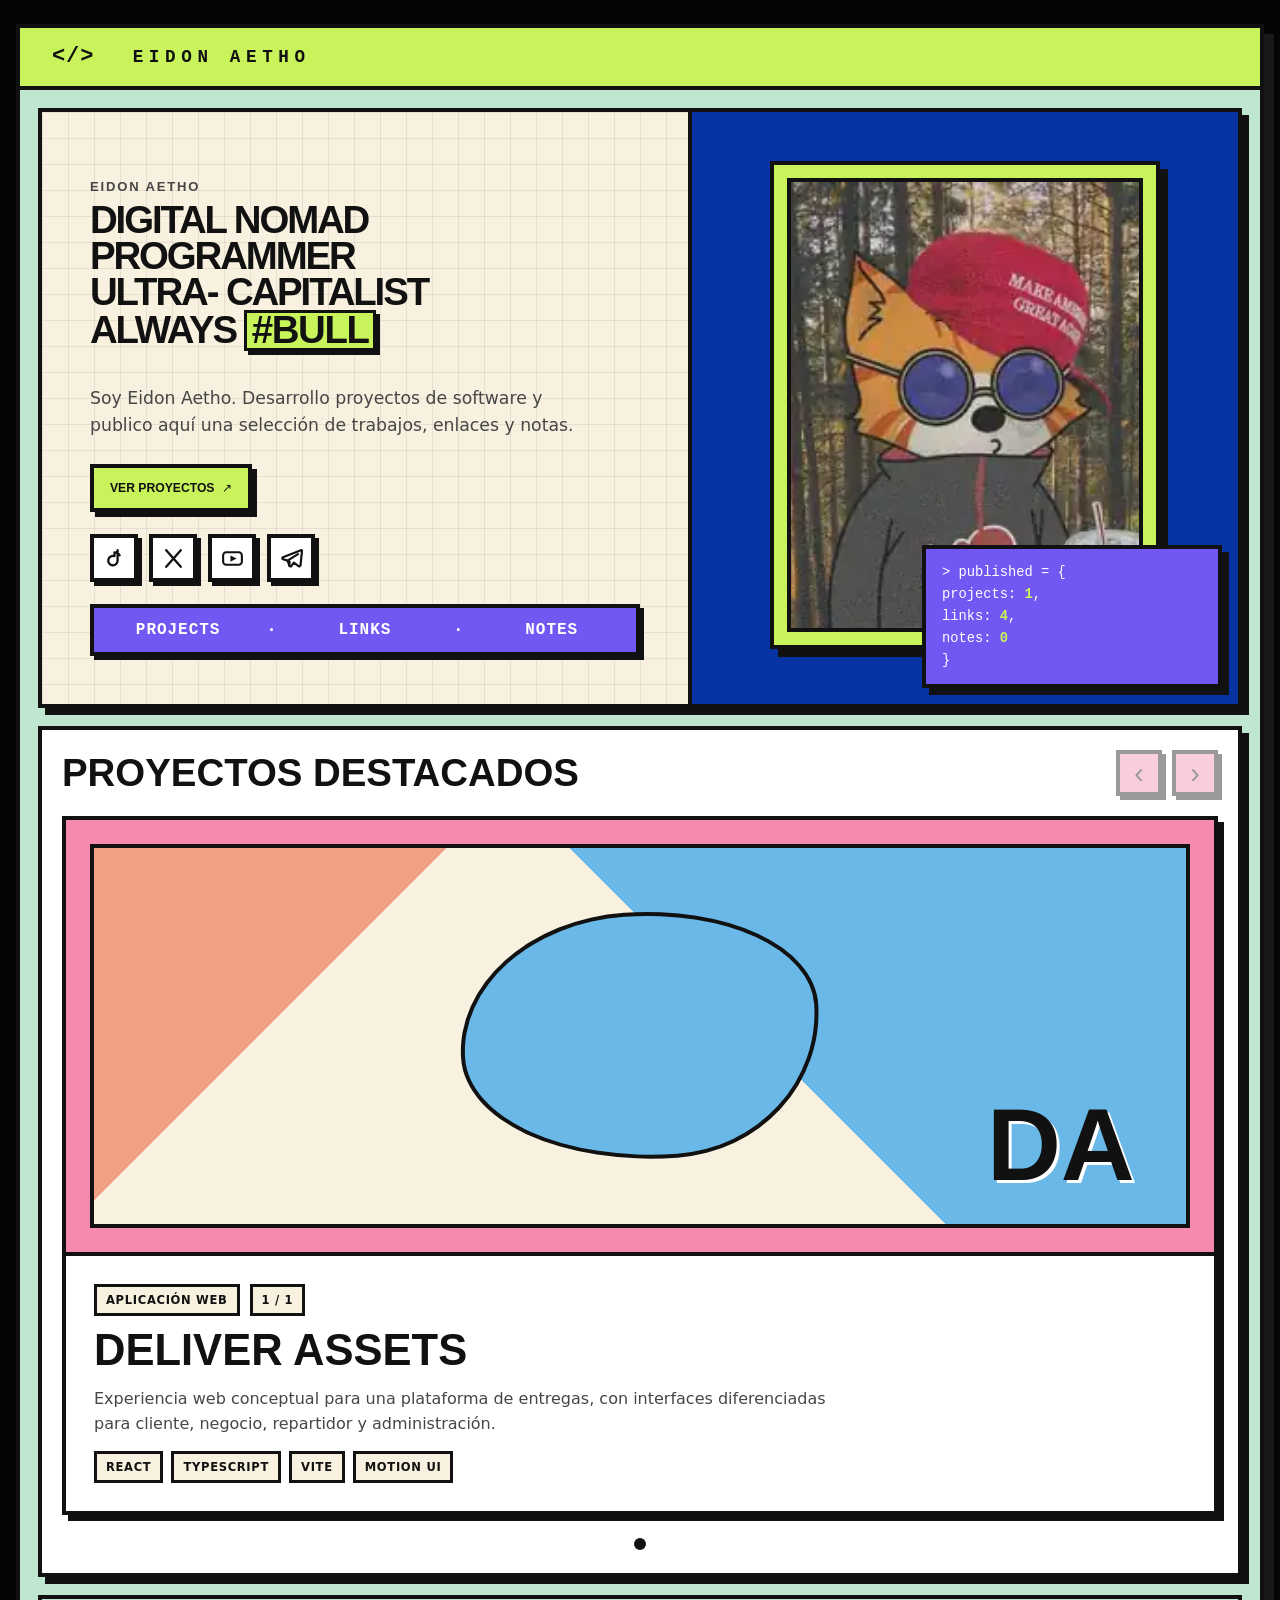
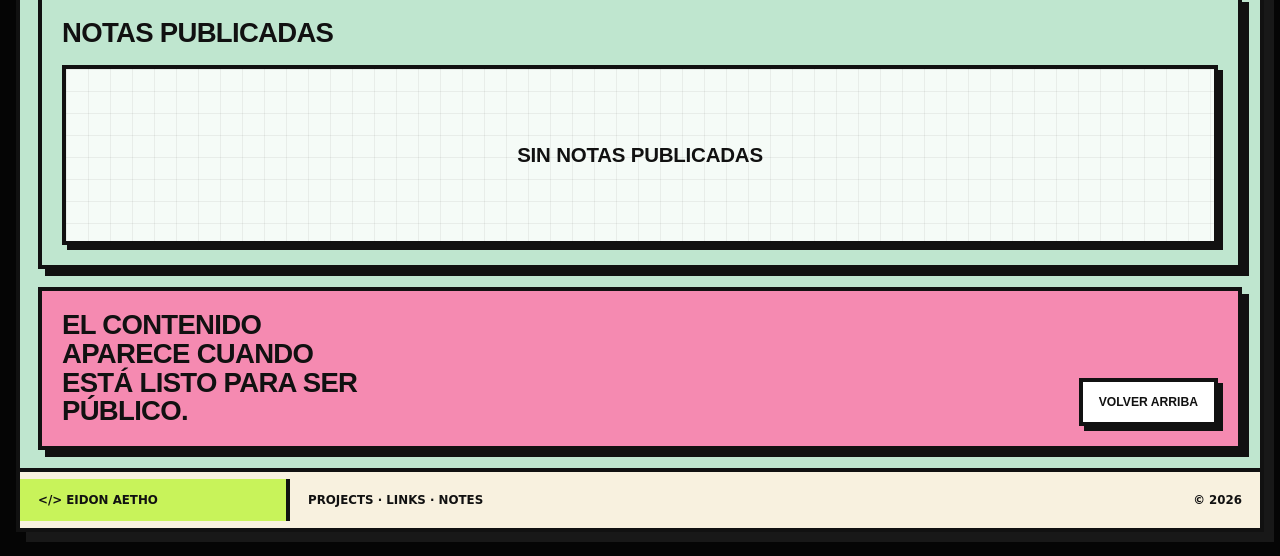
==== commit 98f9116d: "design: añadir cabecera y navegación de identidad" ====
--- a/index.html
+++ b/index.html
@@ -40,6 +40,7 @@
   <link rel="stylesheet" href="hero-profile.css?v=76e8ecf64248">
   <link rel="stylesheet" href="hero-heading.css?v=832392dae389">
   <link rel="stylesheet" href="featured-projects.css?v=3fee97cab936">
+  <link rel="stylesheet" href="identity-navigation.css?v=c5999ef78196">
   <script src="app.js?v=c079b6199625" defer></script>
   <script src="ads.js?v=0e9800d50da7" defer></script>
 
@@ -86,6 +87,13 @@
   </div>
 
   <div class="site-shell">
+    <header class="site-brand">
+      <a class="site-brand__link" href="#inicio" aria-label="Ir al inicio de Eidon Aetho">
+        <span class="site-brand__code" aria-hidden="true">&lt;/&gt;</span>
+        <span class="site-brand__name">EIDON AETHO</span>
+      </a>
+    </header>
+
     <main id="contenido">
       <section class="hero" id="inicio">
         <div class="hero-copy grid-paper">
@@ -116,6 +124,14 @@
             <a class="hero-social-link" href="https://t.me/eidonaetho" target="_blank" rel="noopener noreferrer" title="Telegram" aria-label="Telegram, abrir en una pestaña nueva"><span aria-hidden="true">TG</span></a>
             <!-- STATIC-SOCIALS:END -->
           </div>
+
+          <nav class="hero-nav" aria-label="Secciones principales">
+            <a href="#proyectos">Projects</a>
+            <span class="hero-nav__separator" aria-hidden="true">·</span>
+            <a href="#enlaces">Links</a>
+            <span class="hero-nav__separator" aria-hidden="true">·</span>
+            <a href="#notas">Notes</a>
+          </nav>
         </div>
 
         <div class="hero-visual" aria-label="Imagen destacada de Eidon Aetho">
--- a/identity-navigation.css
+++ b/identity-navigation.css
@@ -0,0 +1,105 @@
+.site-brand {
+  min-height: 58px;
+  display: flex;
+  align-items: center;
+  border-bottom: var(--border);
+  background: var(--lime);
+}
+
+.site-brand__link {
+  width: 100%;
+  min-height: 58px;
+  display: flex;
+  align-items: center;
+  gap: clamp(18px, 3vw, 42px);
+  padding: 12px clamp(18px, 3vw, 32px);
+  font-family: "Courier New", monospace;
+  font-size: clamp(.92rem, .82rem + .35vw, 1.1rem);
+  font-weight: 900;
+  letter-spacing: clamp(.14em, .8vw, .32em);
+  line-height: 1.15;
+  text-transform: uppercase;
+}
+
+.site-brand__code {
+  flex: 0 0 auto;
+  font-size: 1.25em;
+  letter-spacing: .04em;
+}
+
+.site-brand__name {
+  min-width: 0;
+  overflow-wrap: anywhere;
+}
+
+.hero-nav {
+  width: min(100%, 670px);
+  min-height: 48px;
+  display: flex;
+  align-items: stretch;
+  margin-top: 22px;
+  border: var(--border);
+  background: var(--violet);
+  color: var(--white);
+  box-shadow: 4px 4px 0 var(--ink);
+  font-family: "Courier New", monospace;
+  font-weight: 900;
+  text-transform: uppercase;
+}
+
+.hero-nav a {
+  min-width: 0;
+  min-height: 44px;
+  flex: 1 1 0;
+  display: grid;
+  place-items: center;
+  padding: 8px 12px;
+  letter-spacing: .06em;
+  line-height: 1.15;
+  text-align: center;
+  transition: background-color 120ms ease, color 120ms ease;
+}
+
+.hero-nav a:hover,
+.hero-nav a:focus-visible {
+  background: var(--white);
+  color: var(--ink);
+}
+
+.hero-nav__separator {
+  display: grid;
+  place-items: center;
+  padding-inline: 4px;
+  font-size: 1.1rem;
+  font-weight: 900;
+}
+
+@media (max-width: 560px) {
+  .site-brand__link {
+    gap: 14px;
+    padding: 11px 16px;
+    font-size: .86rem;
+    letter-spacing: .14em;
+  }
+
+  .hero-nav {
+    width: 100%;
+    display: grid;
+    grid-template-columns: 1fr;
+    margin-inline: auto;
+  }
+
+  .hero-nav a:not(:first-child) {
+    border-top: 3px solid var(--ink);
+  }
+
+  .hero-nav__separator {
+    display: none;
+  }
+}
+
+@media (prefers-reduced-motion: reduce) {
+  .hero-nav a {
+    transition: none;
+  }
+}
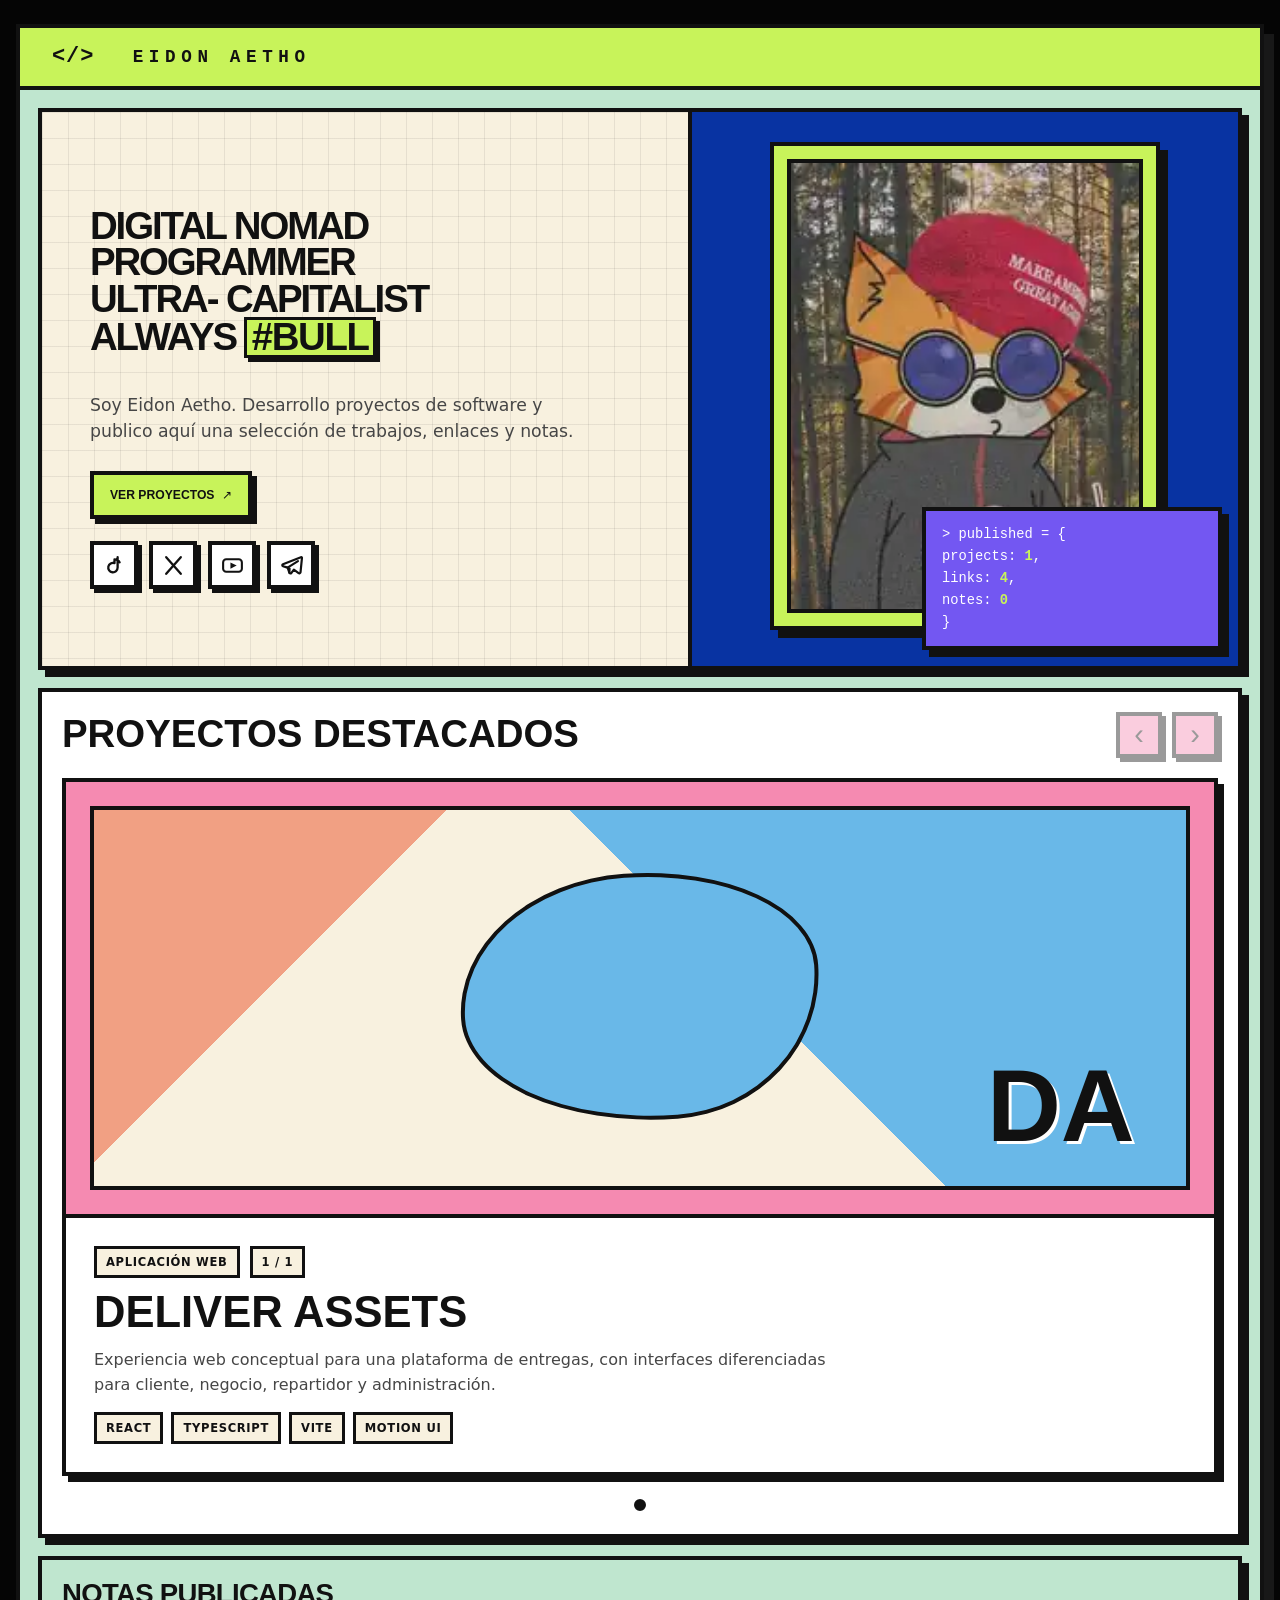
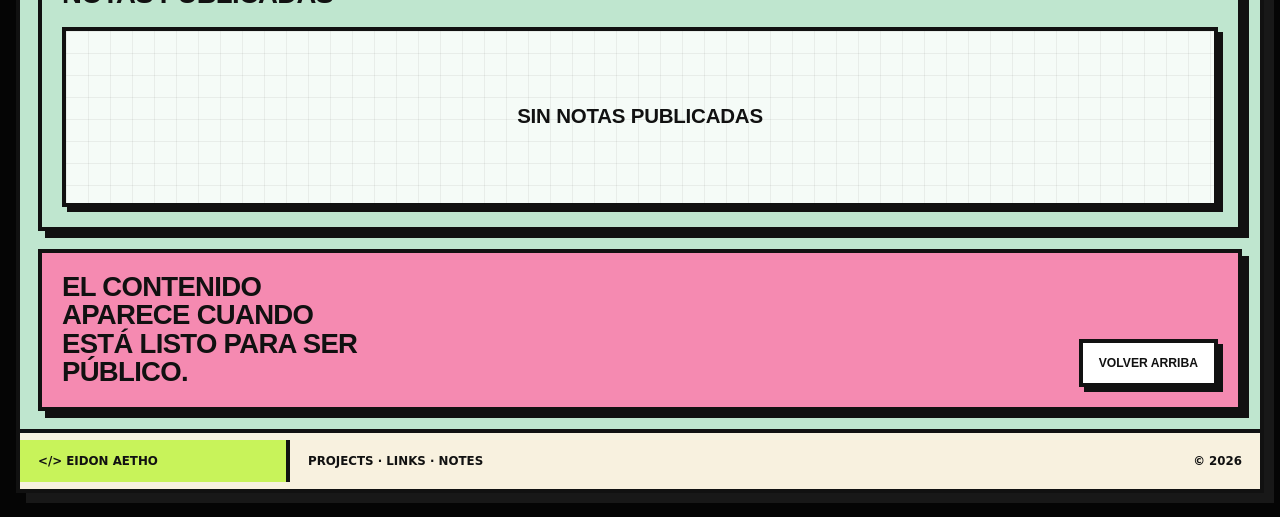
==== commit 93c5b17d: "cleanup: eliminar elementos redundantes del hero" ====
--- a/index.html
+++ b/index.html
@@ -40,7 +40,7 @@
   <link rel="stylesheet" href="hero-profile.css?v=76e8ecf64248">
   <link rel="stylesheet" href="hero-heading.css?v=832392dae389">
   <link rel="stylesheet" href="featured-projects.css?v=3fee97cab936">
-  <link rel="stylesheet" href="identity-navigation.css?v=c5999ef78196">
+  <link rel="stylesheet" href="identity-navigation.css?v=eb96f9040319">
   <script src="app.js?v=c079b6199625" defer></script>
   <script src="ads.js?v=0e9800d50da7" defer></script>
 
@@ -98,7 +98,7 @@
       <section class="hero" id="inicio">
         <div class="hero-copy grid-paper">
           <h1 class="hero-identity">
-            <span class="hero-name">EIDON AETHO</span>
+            <span class="identity-only">EIDON AETHO</span>
             <span>DIGITAL NOMAD</span>
             <span>PROGRAMMER</span>
             <span class="hero-identity-desktop">ULTRA- CAPITALIST</span>
@@ -124,14 +124,6 @@
             <a class="hero-social-link" href="https://t.me/eidonaetho" target="_blank" rel="noopener noreferrer" title="Telegram" aria-label="Telegram, abrir en una pestaña nueva"><span aria-hidden="true">TG</span></a>
             <!-- STATIC-SOCIALS:END -->
           </div>
-
-          <nav class="hero-nav" aria-label="Secciones principales">
-            <a href="#proyectos">Projects</a>
-            <span class="hero-nav__separator" aria-hidden="true">·</span>
-            <a href="#enlaces">Links</a>
-            <span class="hero-nav__separator" aria-hidden="true">·</span>
-            <a href="#notas">Notes</a>
-          </nav>
         </div>
 
         <div class="hero-visual" aria-label="Imagen destacada de Eidon Aetho">
--- a/identity-navigation.css
+++ b/identity-navigation.css
@@ -32,46 +32,14 @@
   overflow-wrap: anywhere;
 }
 
-.hero-nav {
-  width: min(100%, 670px);
-  min-height: 48px;
-  display: flex;
-  align-items: stretch;
-  margin-top: 22px;
-  border: var(--border);
-  background: var(--violet);
-  color: var(--white);
-  box-shadow: 4px 4px 0 var(--ink);
-  font-family: "Courier New", monospace;
-  font-weight: 900;
-  text-transform: uppercase;
-}
-
-.hero-nav a {
-  min-width: 0;
-  min-height: 44px;
-  flex: 1 1 0;
-  display: grid;
-  place-items: center;
-  padding: 8px 12px;
-  letter-spacing: .06em;
-  line-height: 1.15;
-  text-align: center;
-  transition: background-color 120ms ease, color 120ms ease;
-}
-
-.hero-nav a:hover,
-.hero-nav a:focus-visible {
-  background: var(--white);
-  color: var(--ink);
-}
-
-.hero-nav__separator {
-  display: grid;
-  place-items: center;
-  padding-inline: 4px;
-  font-size: 1.1rem;
-  font-weight: 900;
+.identity-only {
+  width: 1px;
+  height: 1px;
+  position: absolute;
+  overflow: hidden;
+  clip: rect(0 0 0 0);
+  clip-path: inset(50%);
+  white-space: nowrap;
 }
 
 @media (max-width: 560px) {
@@ -81,25 +49,4 @@
     font-size: .86rem;
     letter-spacing: .14em;
   }
-
-  .hero-nav {
-    width: 100%;
-    display: grid;
-    grid-template-columns: 1fr;
-    margin-inline: auto;
-  }
-
-  .hero-nav a:not(:first-child) {
-    border-top: 3px solid var(--ink);
-  }
-
-  .hero-nav__separator {
-    display: none;
-  }
 }
-
-@media (prefers-reduced-motion: reduce) {
-  .hero-nav a {
-    transition: none;
-  }
-}
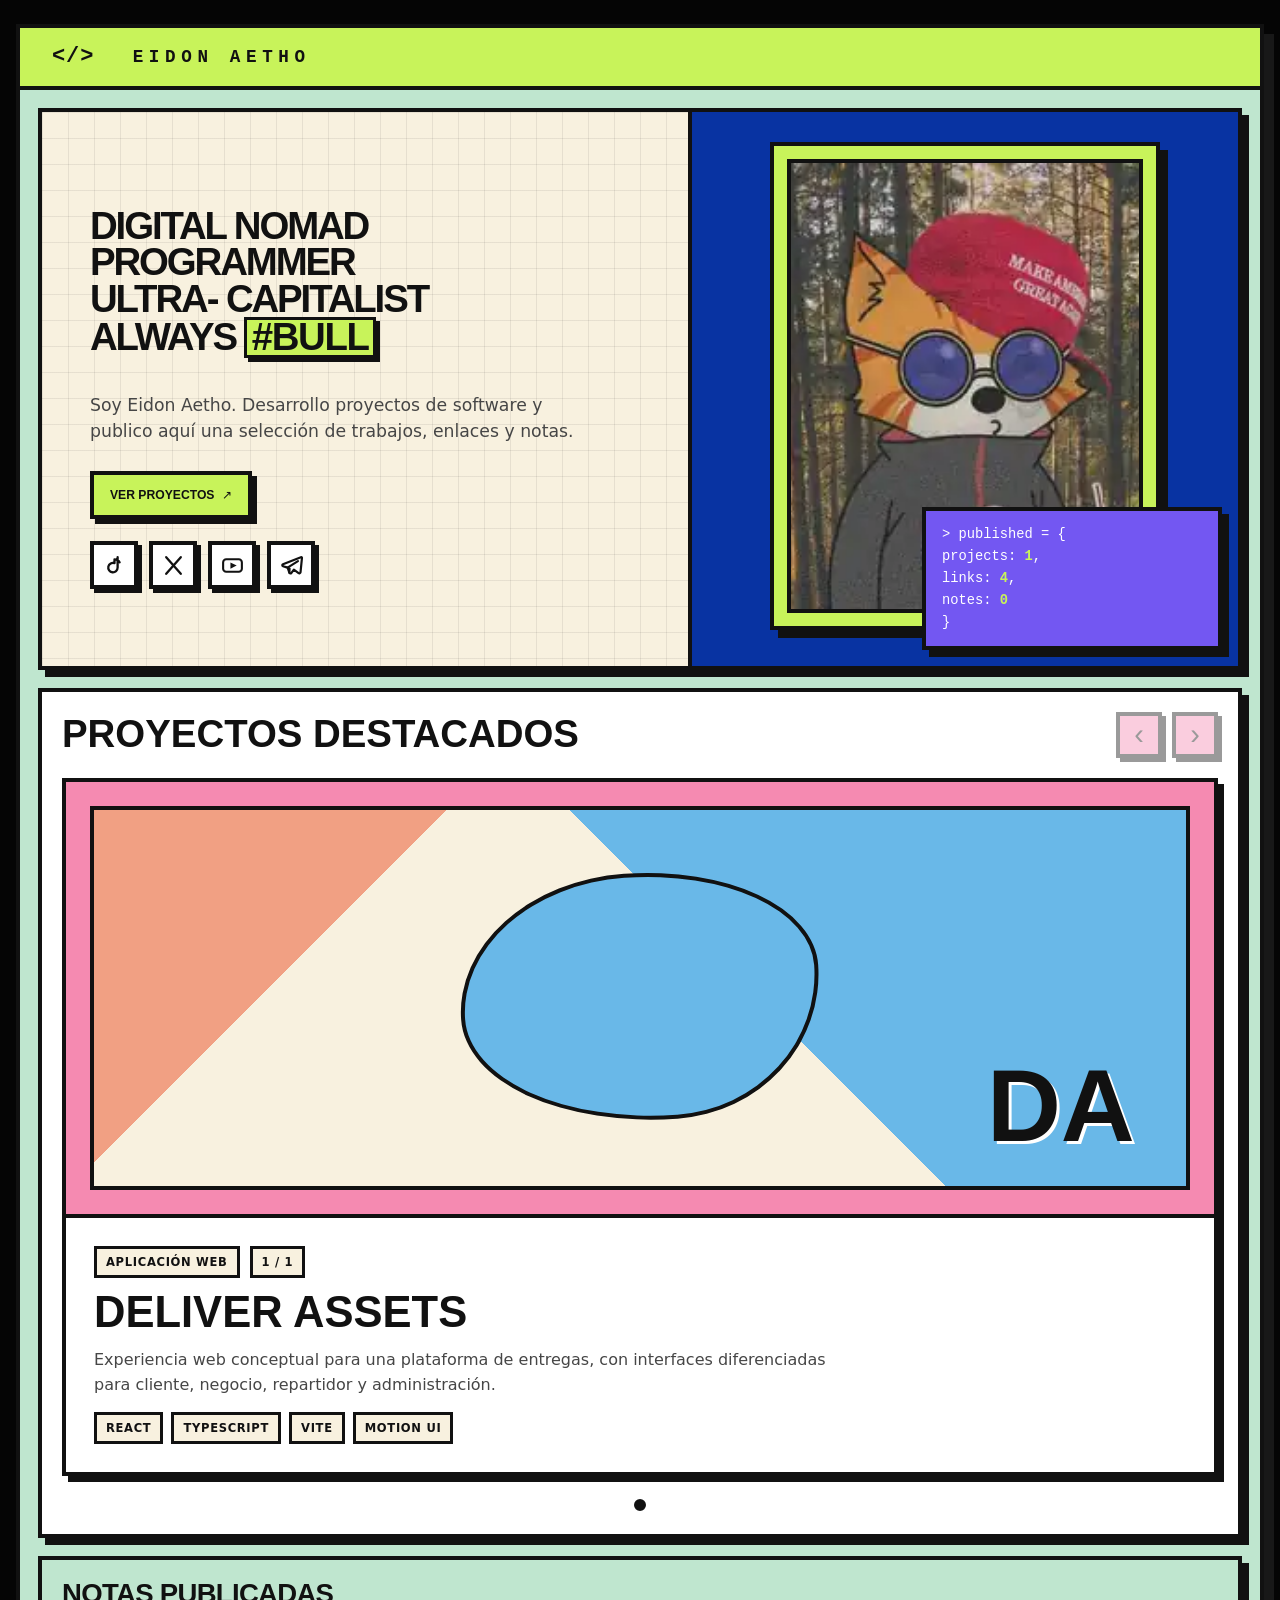
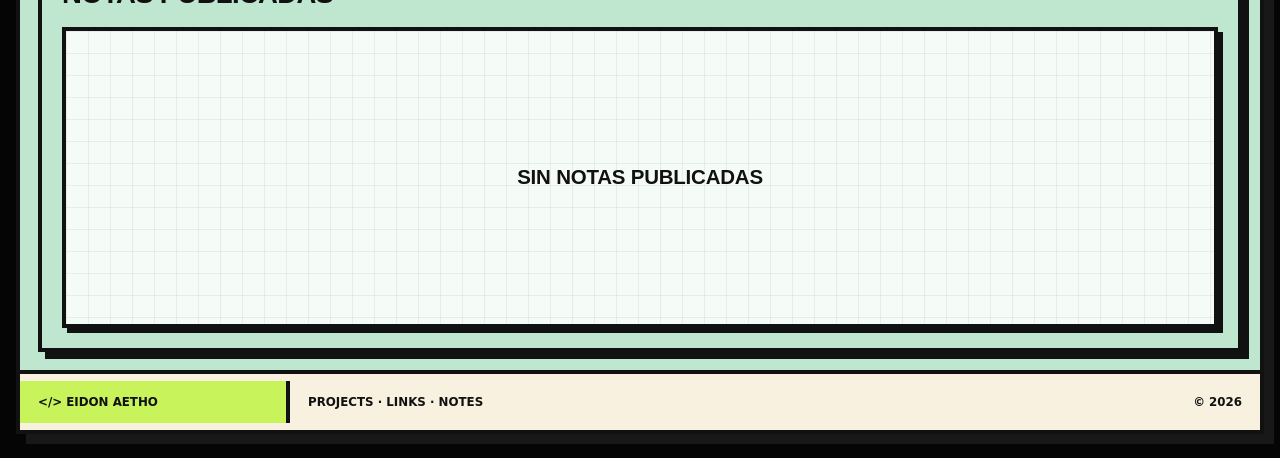
==== commit c5a7ca9f: "layout: eliminar cierre y ceder el espacio a notas" ====
--- a/index.html
+++ b/index.html
@@ -40,7 +40,7 @@
   <link rel="stylesheet" href="hero-profile.css?v=76e8ecf64248">
   <link rel="stylesheet" href="hero-heading.css?v=832392dae389">
   <link rel="stylesheet" href="featured-projects.css?v=3fee97cab936">
-  <link rel="stylesheet" href="identity-navigation.css?v=eb96f9040319">
+  <link rel="stylesheet" href="identity-navigation.css?v=c96f3a86f4b1">
   <script src="app.js?v=c079b6199625" defer></script>
   <script src="ads.js?v=0e9800d50da7" defer></script>
 
@@ -173,11 +173,6 @@
         </header>
         <div class="notes-grid" data-note-grid aria-live="polite"></div>
       </section>
-
-      <section class="closing-card pink-panel">
-        <h2>El contenido aparece cuando está listo para ser público.</h2>
-        <a class="button button-white" href="#inicio">Volver arriba</a>
-      </section>
     <!-- PRERENDER:START -->
 <section class="prerender-fallback" data-prerender-fallback aria-label="Contenido publicado">
   <div class="prerender-fallback__inner">
--- a/identity-navigation.css
+++ b/identity-navigation.css
@@ -42,6 +42,23 @@
   white-space: nowrap;
 }
 
+.notes-section {
+  min-height: clamp(380px, 44vh, 520px);
+  display: flex;
+  flex-direction: column;
+}
+
+.notes-section .notes-grid {
+  flex: 1;
+  display: flex;
+  flex-direction: column;
+}
+
+.notes-section .empty-state {
+  flex: 1;
+  min-height: 240px;
+}
+
 @media (max-width: 560px) {
   .site-brand__link {
     gap: 14px;
@@ -49,4 +66,8 @@
     font-size: .86rem;
     letter-spacing: .14em;
   }
+
+  .notes-section {
+    min-height: 340px;
+  }
 }
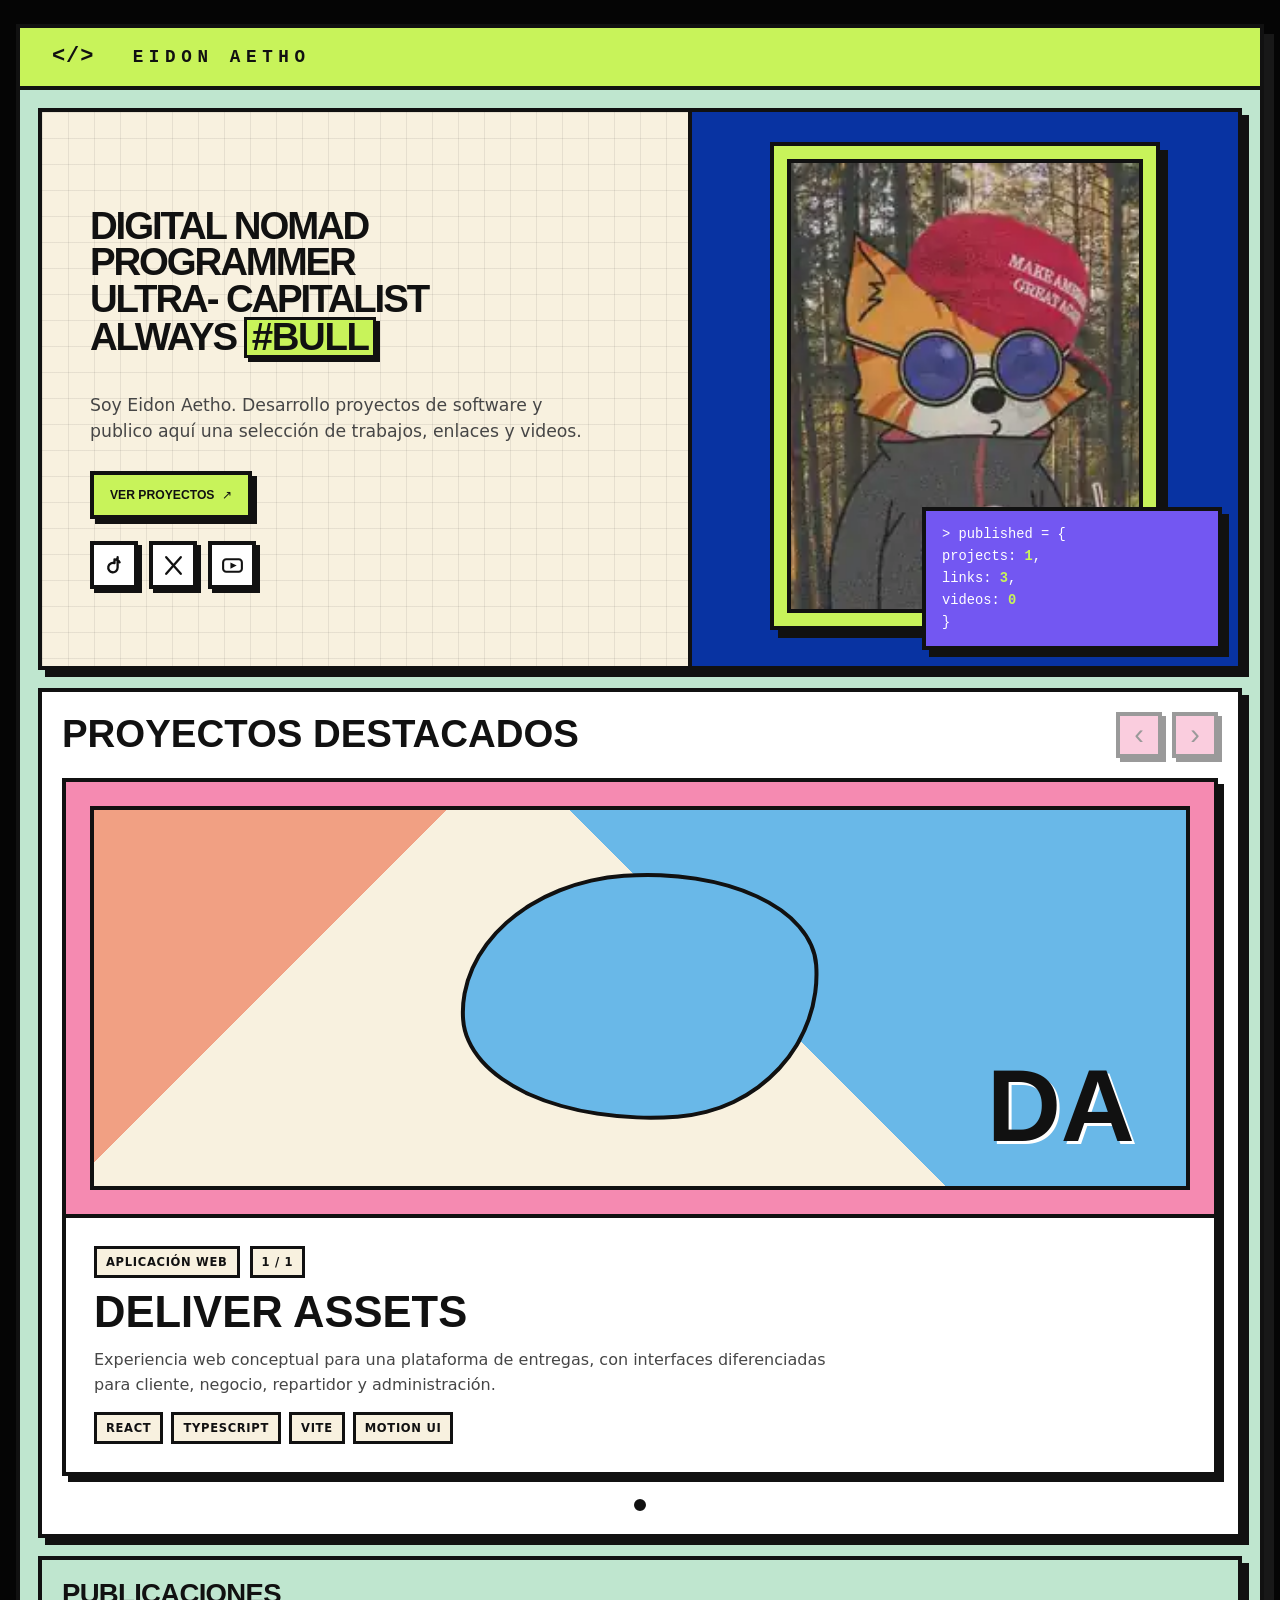
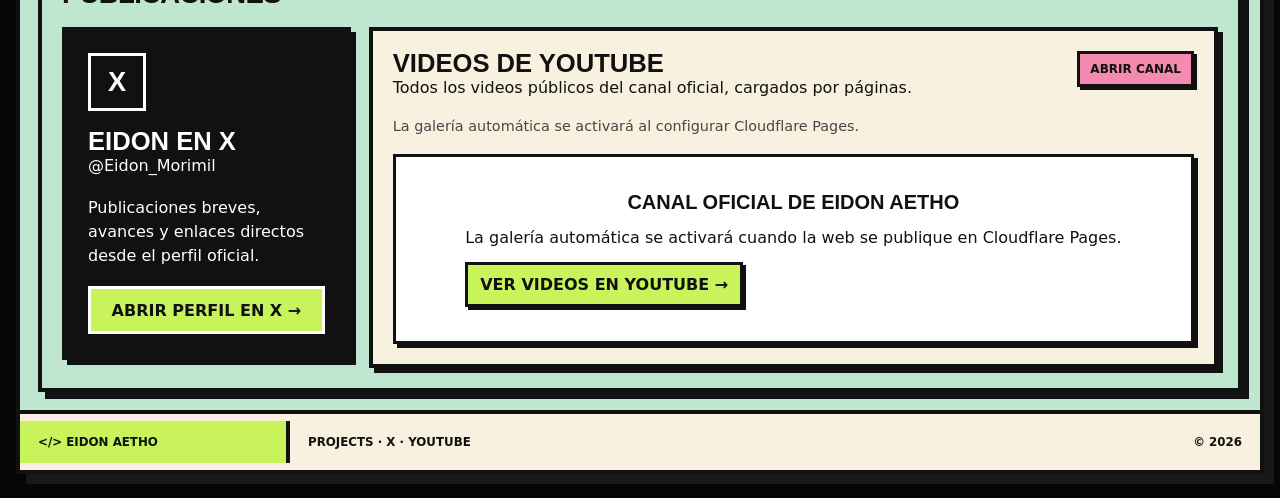
==== commit caee38a0: "feat: reemplazar notas de Telegram por X y YouTube" ====
--- a/index.html
+++ b/index.html
@@ -3,12 +3,12 @@
 <head>
   <meta charset="utf-8">
   <meta name="viewport" content="width=device-width, initial-scale=1">
-  <meta name="description" content="Eidon Aetho: programador independiente. Proyectos, enlaces y notas publicados manualmente por su propietario.">
+  <meta name="description" content="Eidon Aetho: programador independiente. Proyectos, enlaces, publicaciones en X y videos de YouTube.">
   <meta name="theme-color" content="#050505">
   <meta name="robots" content="index,follow,max-image-preview:large">
   <meta name="referrer" content="strict-origin-when-cross-origin">
-  <meta http-equiv="Content-Security-Policy" content="default-src 'self'; base-uri 'self'; object-src 'none'; frame-src 'none'; form-action 'none'; script-src 'self' 'sha256-CWY18Rord6iO48lzLw0Uwq7Bb+B/K1MvDuu8uspy7Qc='; style-src 'self' 'unsafe-inline'; img-src 'self' data: https:; connect-src 'self'; font-src 'self'; media-src 'none'; worker-src 'none'; manifest-src 'self'; upgrade-insecure-requests">
-  <title>Eidon Aetho — Programador independiente · Proyectos, enlaces y notas</title>
+  <meta http-equiv="Content-Security-Policy" content="default-src 'self'; base-uri 'self'; object-src 'none'; frame-src 'none'; form-action 'none'; script-src 'self' 'sha256-fgX+Fbyj4xyBH5u69erENXqkmwRUYFcpMWxEyS9nc7k='; style-src 'self' 'unsafe-inline'; img-src 'self' data: https:; connect-src 'self'; font-src 'self'; media-src 'none'; worker-src 'none'; manifest-src 'self'; upgrade-insecure-requests">
+  <title>Eidon Aetho — Programador independiente · Proyectos, X y YouTube</title>
 
   <!-- Al usar dominio propio, actualiza canonical, metadatos sociales, sitemap.xml y robots.txt. -->
   <link rel="canonical" href="https://morimilpabfelon-cell.github.io/Web-Eidon-Aetho/">
@@ -17,7 +17,7 @@
   <meta property="og:site_name" content="Eidon Aetho">
   <meta property="og:locale" content="es_ES">
   <meta property="og:title" content="Eidon Aetho — Digital nomad · Programmer">
-  <meta property="og:description" content="Programador independiente. Proyectos, enlaces y notas publicados manualmente por su propietario.">
+  <meta property="og:description" content="Programador independiente. Proyectos, publicaciones en X y videos del canal oficial de YouTube.">
   <meta property="og:url" content="https://morimilpabfelon-cell.github.io/Web-Eidon-Aetho/">
   <meta property="og:image" content="https://morimilpabfelon-cell.github.io/Web-Eidon-Aetho/assets/og-cover.png">
   <meta property="og:image:type" content="image/png">
@@ -29,7 +29,7 @@
   <meta name="twitter:site" content="@Eidon_Morimil">
   <meta name="twitter:creator" content="@Eidon_Morimil">
   <meta name="twitter:title" content="Eidon Aetho — Digital nomad · Programmer">
-  <meta name="twitter:description" content="Programador independiente. Proyectos, enlaces y notas publicados manualmente por su propietario.">
+  <meta name="twitter:description" content="Programador independiente. Proyectos, publicaciones en X y videos del canal oficial de YouTube.">
   <meta name="twitter:image" content="https://morimilpabfelon-cell.github.io/Web-Eidon-Aetho/assets/og-cover.png">
 
   <link rel="icon" href="favicon.svg" type="image/svg+xml">
@@ -41,11 +41,13 @@
   <link rel="stylesheet" href="hero-heading.css?v=832392dae389">
   <link rel="stylesheet" href="featured-projects.css?v=3fee97cab936">
   <link rel="stylesheet" href="identity-navigation.css?v=c96f3a86f4b1">
+  <link rel="stylesheet" href="youtube-feed.v1.css">
   <script src="app.js?v=c079b6199625" defer></script>
   <script src="ads.js?v=0e9800d50da7" defer></script>
+  <script src="youtube-feed.v1.js" defer></script>
 
   <!-- PERSON-JSONLD:START -->
-  <script type="application/ld+json">{"@context":"https://schema.org","@type":"Person","name":"Eidon Aetho","alternateName":"Eidon","url":"https://morimilpabfelon-cell.github.io/Web-Eidon-Aetho/","image":"https://morimilpabfelon-cell.github.io/Web-Eidon-Aetho/assets/og-cover.png","jobTitle":"Programador independiente","description":"Desarrolla proyectos de software y publica una selección de trabajos, enlaces y notas.","sameAs":["https://www.tiktok.com/@eidonaetho","https://x.com/Eidon_Morimil","https://www.youtube.com/@eidon-aetho","https://t.me/eidonaetho","https://github.com/morimilpabfelon-cell"]}</script>
+  <script type="application/ld+json">{"@context":"https://schema.org","@type":"Person","name":"Eidon Aetho","alternateName":"Eidon","url":"https://morimilpabfelon-cell.github.io/Web-Eidon-Aetho/","image":"https://morimilpabfelon-cell.github.io/Web-Eidon-Aetho/assets/og-cover.png","jobTitle":"Programador independiente","description":"Desarrolla proyectos de software y publica una selección de trabajos, enlaces y notas.","sameAs":["https://www.tiktok.com/@eidonaetho","https://x.com/Eidon_Morimil","https://www.youtube.com/@eidon-aetho","https://github.com/morimilpabfelon-cell"]}</script>
   <!-- PERSON-JSONLD:END -->
 </head>
 <body>
@@ -108,7 +110,7 @@
 
           <!-- Texto público de posicionamiento. -->
           <p class="hero-lede">
-            Soy Eidon Aetho. Desarrollo proyectos de software y publico aquí una selección de trabajos, enlaces y notas.
+            Soy Eidon Aetho. Desarrollo proyectos de software y publico aquí una selección de trabajos, enlaces y videos.
           </p>
 
           <div class="hero-actions">
@@ -121,7 +123,6 @@
             <a class="hero-social-link" href="https://www.tiktok.com/@eidonaetho" target="_blank" rel="noopener noreferrer" title="TikTok" aria-label="TikTok, abrir en una pestaña nueva"><span aria-hidden="true">TT</span></a>
             <a class="hero-social-link" href="https://x.com/Eidon_Morimil" target="_blank" rel="noopener noreferrer" title="X" aria-label="X, abrir en una pestaña nueva"><span aria-hidden="true">X</span></a>
             <a class="hero-social-link" href="https://www.youtube.com/@eidon-aetho" target="_blank" rel="noopener noreferrer" title="YouTube" aria-label="YouTube, abrir en una pestaña nueva"><span aria-hidden="true">YT</span></a>
-            <a class="hero-social-link" href="https://t.me/eidonaetho" target="_blank" rel="noopener noreferrer" title="Telegram" aria-label="Telegram, abrir en una pestaña nueva"><span aria-hidden="true">TG</span></a>
             <!-- STATIC-SOCIALS:END -->
           </div>
         </div>
@@ -140,8 +141,8 @@
           <div class="status-card violet-panel" aria-label="Resumen del contenido publicado">
             <span>&gt; published = {</span>
             <span>projects: <b data-project-count>1</b>,</span>
-            <span>links: <b data-link-count>4</b>,</span>
-            <span>notes: <b data-note-count>0</b></span>
+            <span>links: <b data-link-count>3</b>,</span>
+            <span>videos: <b data-note-count>0</b></span>
             <span>}</span>
           </div>
         </div>
@@ -167,11 +168,42 @@
         <div class="featured-project-dots" data-project-dots role="tablist" aria-label="Seleccionar proyecto"></div>
       </section>
 
-      <section class="section-card notes-section" id="notas">
+      <section class="section-card notes-section" id="notas" aria-labelledby="publications-title">
         <header class="section-header">
-          <h2>Notas publicadas</h2>
+          <h2 id="publications-title">Publicaciones</h2>
         </header>
-        <div class="notes-grid" data-note-grid aria-live="polite"></div>
+
+        <div class="publishing-layout">
+          <aside class="x-profile-card" aria-labelledby="x-profile-title">
+            <span class="x-profile-card__mark" aria-hidden="true">X</span>
+            <div>
+              <h3 id="x-profile-title">Eidon en X</h3>
+              <p>@Eidon_Morimil</p>
+            </div>
+            <p>Publicaciones breves, avances y enlaces directos desde el perfil oficial.</p>
+            <a class="x-profile-card__link" href="https://x.com/Eidon_Morimil" target="_blank" rel="noopener noreferrer">Abrir perfil en X →</a>
+          </aside>
+
+          <section class="youtube-panel" aria-labelledby="youtube-title">
+            <header class="youtube-panel__header">
+              <div>
+                <h3 id="youtube-title">Videos de YouTube</h3>
+                <p>Todos los videos públicos del canal oficial, cargados por páginas.</p>
+              </div>
+              <a class="youtube-channel-link" href="https://www.youtube.com/@eidon-aetho" target="_blank" rel="noopener noreferrer">Abrir canal</a>
+            </header>
+
+            <p class="youtube-status" data-youtube-status>Preparando la galería de YouTube.</p>
+            <div class="youtube-grid" data-youtube-grid aria-live="polite">
+              <article class="youtube-fallback">
+                <strong>Canal oficial de Eidon Aetho</strong>
+                <p>La galería automática se activará cuando la web se publique en Cloudflare Pages.</p>
+                <a class="item-link" href="https://www.youtube.com/@eidon-aetho" target="_blank" rel="noopener noreferrer">Ver videos en YouTube →</a>
+              </article>
+            </div>
+            <button type="button" class="youtube-more" data-youtube-more hidden>Cargar más videos</button>
+          </section>
+        </div>
       </section>
     <!-- PRERENDER:START -->
 <section class="prerender-fallback" data-prerender-fallback aria-label="Contenido publicado">
@@ -184,7 +216,7 @@
 
     <footer class="footer">
       <strong>&lt;/&gt; EIDON AETHO</strong>
-      <span>PROJECTS · LINKS · NOTES</span>
+      <span>PROJECTS · X · YOUTUBE</span>
       <span>© <span data-year>2026</span></span>
     </footer>
   </div>
--- a/youtube-feed.v1.css
+++ b/youtube-feed.v1.css
@@ -0,0 +1,217 @@
+.publishing-layout {
+  min-width: 0;
+  display: grid;
+  grid-template-columns: minmax(240px, .34fr) minmax(0, 1fr);
+  gap: 18px;
+  align-items: start;
+}
+
+.x-profile-card,
+.youtube-panel {
+  min-width: 0;
+  border: var(--border);
+  box-shadow: 5px 5px 0 var(--ink);
+}
+
+.x-profile-card {
+  display: grid;
+  gap: 18px;
+  padding: 22px;
+  background: var(--ink);
+  color: var(--white);
+}
+
+.x-profile-card__mark {
+  width: 58px;
+  aspect-ratio: 1;
+  display: grid;
+  place-items: center;
+  border: 3px solid var(--white);
+  font-family: var(--display-font);
+  font-size: 1.7rem;
+  font-weight: 900;
+}
+
+.x-profile-card h3,
+.youtube-panel h3 {
+  margin: 0;
+  font-family: var(--display-font);
+  font-size: clamp(1.35rem, 2vw, 2rem);
+  line-height: 1;
+  text-transform: uppercase;
+}
+
+.x-profile-card p,
+.youtube-panel p {
+  margin: 0;
+  line-height: 1.5;
+}
+
+.x-profile-card__link {
+  min-height: 48px;
+  display: inline-flex;
+  align-items: center;
+  justify-content: center;
+  padding: 10px 14px;
+  border: 3px solid var(--white);
+  background: var(--lime);
+  color: var(--ink);
+  font-weight: 900;
+  text-align: center;
+  text-transform: uppercase;
+}
+
+.youtube-panel {
+  display: grid;
+  gap: 16px;
+  padding: 20px;
+  background: var(--paper);
+}
+
+.youtube-panel__header {
+  display: flex;
+  align-items: flex-start;
+  justify-content: space-between;
+  gap: 16px;
+}
+
+.youtube-channel-link {
+  flex: 0 0 auto;
+  padding: 8px 10px;
+  border: 3px solid var(--ink);
+  background: var(--pink);
+  box-shadow: 3px 3px 0 var(--ink);
+  font-size: .75rem;
+  font-weight: 900;
+  text-transform: uppercase;
+}
+
+.youtube-status {
+  color: var(--muted);
+  font-size: .9rem;
+}
+
+.youtube-grid {
+  min-width: 0;
+  display: grid;
+  grid-template-columns: repeat(2, minmax(0, 1fr));
+  gap: 16px;
+}
+
+.youtube-card,
+.youtube-fallback {
+  min-width: 0;
+  overflow: hidden;
+  border: 3px solid var(--ink);
+  background: var(--white);
+  box-shadow: 4px 4px 0 var(--ink);
+}
+
+.youtube-card__link {
+  height: 100%;
+  display: grid;
+  grid-template-rows: auto 1fr;
+}
+
+.youtube-card__image {
+  width: 100%;
+  aspect-ratio: 16 / 9;
+  display: block;
+  object-fit: cover;
+  border-bottom: 3px solid var(--ink);
+  background: var(--ink);
+}
+
+.youtube-card__copy {
+  min-width: 0;
+  display: grid;
+  align-content: start;
+  gap: 8px;
+  padding: 14px;
+}
+
+.youtube-card time {
+  font-size: .72rem;
+  font-weight: 900;
+  letter-spacing: .04em;
+  text-transform: uppercase;
+}
+
+.youtube-card h4 {
+  margin: 0;
+  font-family: var(--display-font);
+  font-size: 1.12rem;
+  line-height: 1.08;
+  text-transform: uppercase;
+  overflow-wrap: anywhere;
+}
+
+.youtube-card p {
+  display: -webkit-box;
+  overflow: hidden;
+  color: var(--muted);
+  font-size: .9rem;
+  -webkit-box-orient: vertical;
+  -webkit-line-clamp: 3;
+}
+
+.youtube-card__action {
+  margin-top: auto;
+  padding-top: 4px;
+  font-weight: 900;
+  text-transform: uppercase;
+}
+
+.youtube-fallback {
+  grid-column: 1 / -1;
+  display: grid;
+  gap: 12px;
+  min-height: 190px;
+  place-content: center;
+  padding: 22px;
+  text-align: center;
+}
+
+.youtube-fallback strong {
+  font-family: var(--display-font);
+  font-size: 1.25rem;
+  text-transform: uppercase;
+}
+
+.youtube-more {
+  justify-self: center;
+  min-height: 48px;
+  padding: 10px 18px;
+  border: var(--border);
+  background: var(--lime);
+  box-shadow: 4px 4px 0 var(--ink);
+  font-weight: 900;
+  text-transform: uppercase;
+  cursor: pointer;
+}
+
+.youtube-more:disabled {
+  cursor: wait;
+  opacity: .6;
+}
+
+@media (max-width: 900px) {
+  .publishing-layout {
+    grid-template-columns: 1fr;
+  }
+}
+
+@media (max-width: 620px) {
+  .youtube-panel__header {
+    align-items: stretch;
+    flex-direction: column;
+  }
+
+  .youtube-grid {
+    grid-template-columns: 1fr;
+  }
+
+  .youtube-channel-link {
+    text-align: center;
+  }
+}
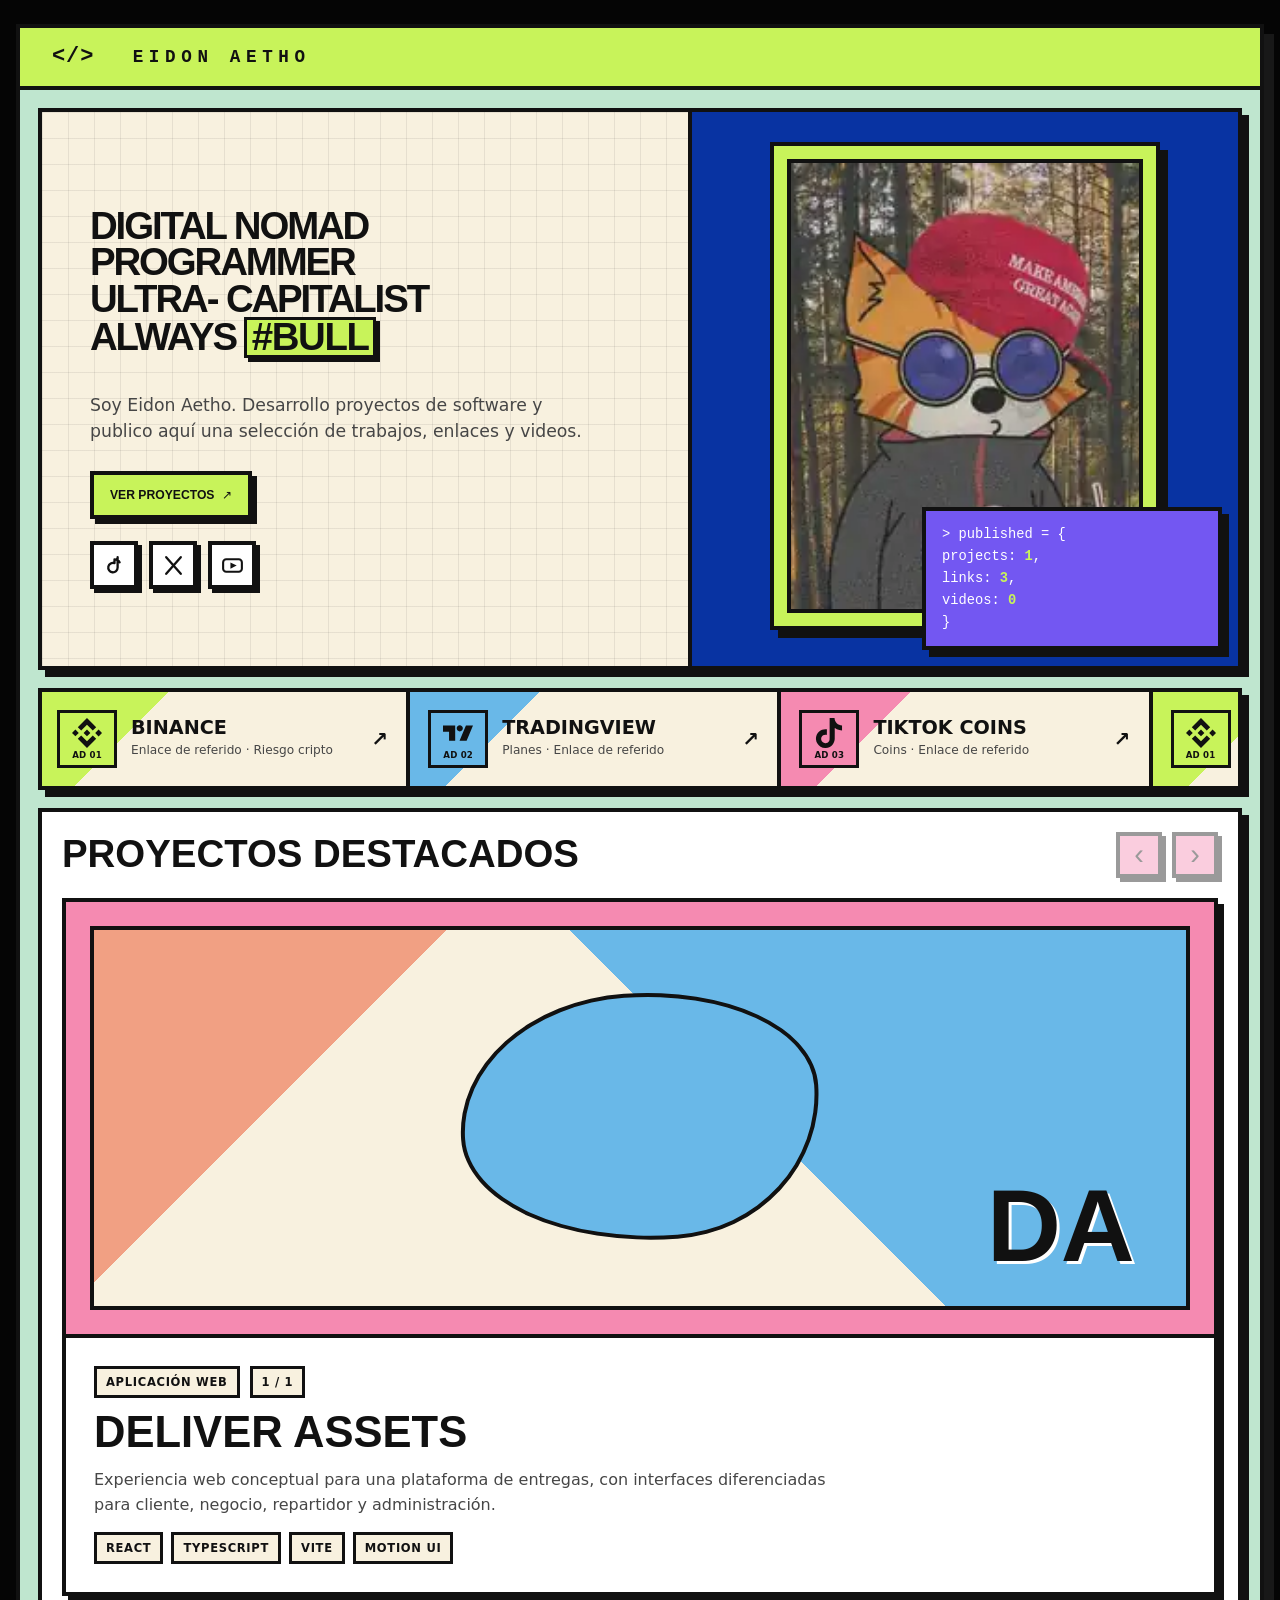
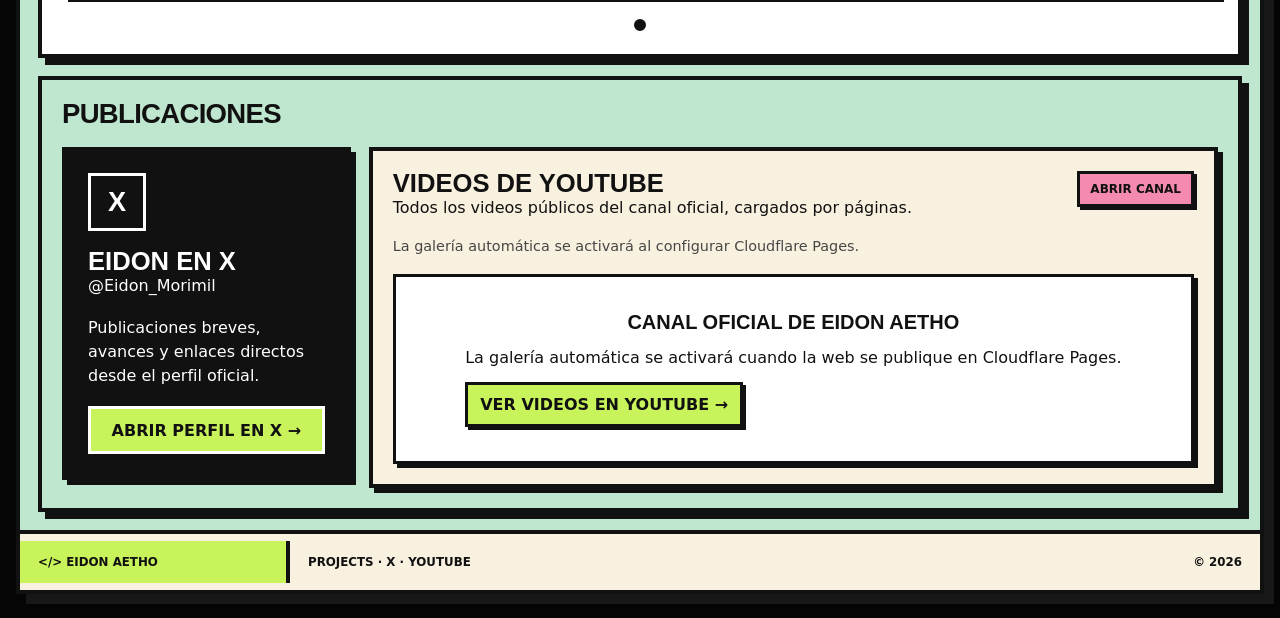
==== commit 7ed3ef41: "feat: load compact referral brand logos" ====
--- a/index.html
+++ b/index.html
@@ -37,6 +37,7 @@
   <link rel="stylesheet" href="styles.css?v=756d7ea35ef4">
   <link rel="stylesheet" href="background-stickers.css?v=7cd7921f7e2b">
   <link rel="stylesheet" href="ad-marquee.css?v=29afdd0fc21a">
+  <link rel="stylesheet" href="ad-brand-logos.v1.css">
   <link rel="stylesheet" href="hero-profile.css?v=76e8ecf64248">
   <link rel="stylesheet" href="hero-heading.css?v=832392dae389">
   <link rel="stylesheet" href="featured-projects.css?v=3fee97cab936">
@@ -44,6 +45,7 @@
   <link rel="stylesheet" href="youtube-feed.v1.css">
   <script src="app.js?v=c079b6199625" defer></script>
   <script src="ads.js?v=0e9800d50da7" defer></script>
+  <script src="ad-brand-logos.v1.js" defer></script>
   <script src="youtube-feed.v1.js" defer></script>
 
   <!-- PERSON-JSONLD:START -->
--- a/ad-brand-logos.v1.css
+++ b/ad-brand-logos.v1.css
@@ -0,0 +1,35 @@
+.ad-badge.ad-badge--with-logo {
+  min-width: 60px;
+  min-height: 58px;
+  display: grid;
+  place-items: center;
+  align-content: center;
+  gap: 3px;
+  padding: 5px 6px 4px;
+}
+
+.ad-brand-logo {
+  width: 30px;
+  height: 30px;
+  display: block;
+  object-fit: contain;
+}
+
+.ad-badge-label {
+  display: block;
+  font-size: .54rem;
+  line-height: 1;
+  letter-spacing: .02em;
+  white-space: nowrap;
+}
+
+@media (max-width: 760px) {
+  .ad-badge.ad-badge--with-logo {
+    min-width: 56px;
+  }
+
+  .ad-brand-logo {
+    width: 28px;
+    height: 28px;
+  }
+}
